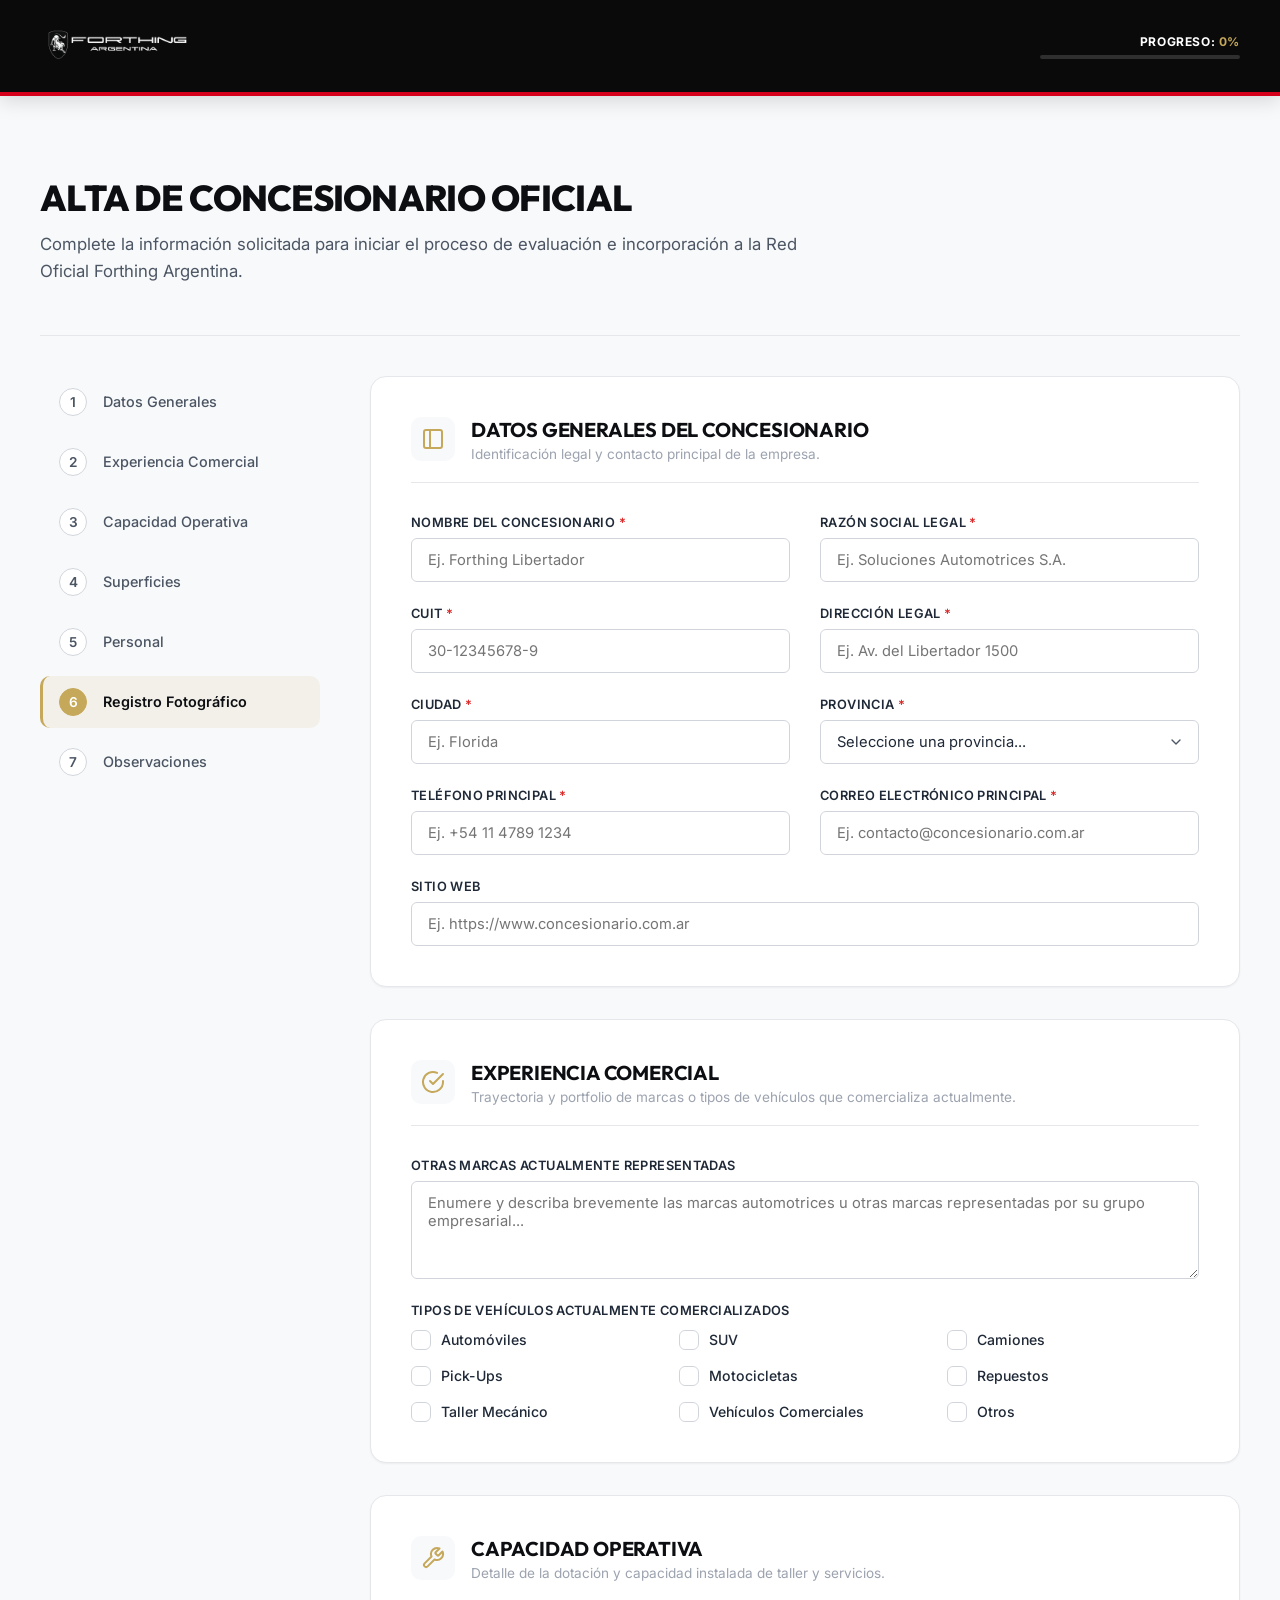
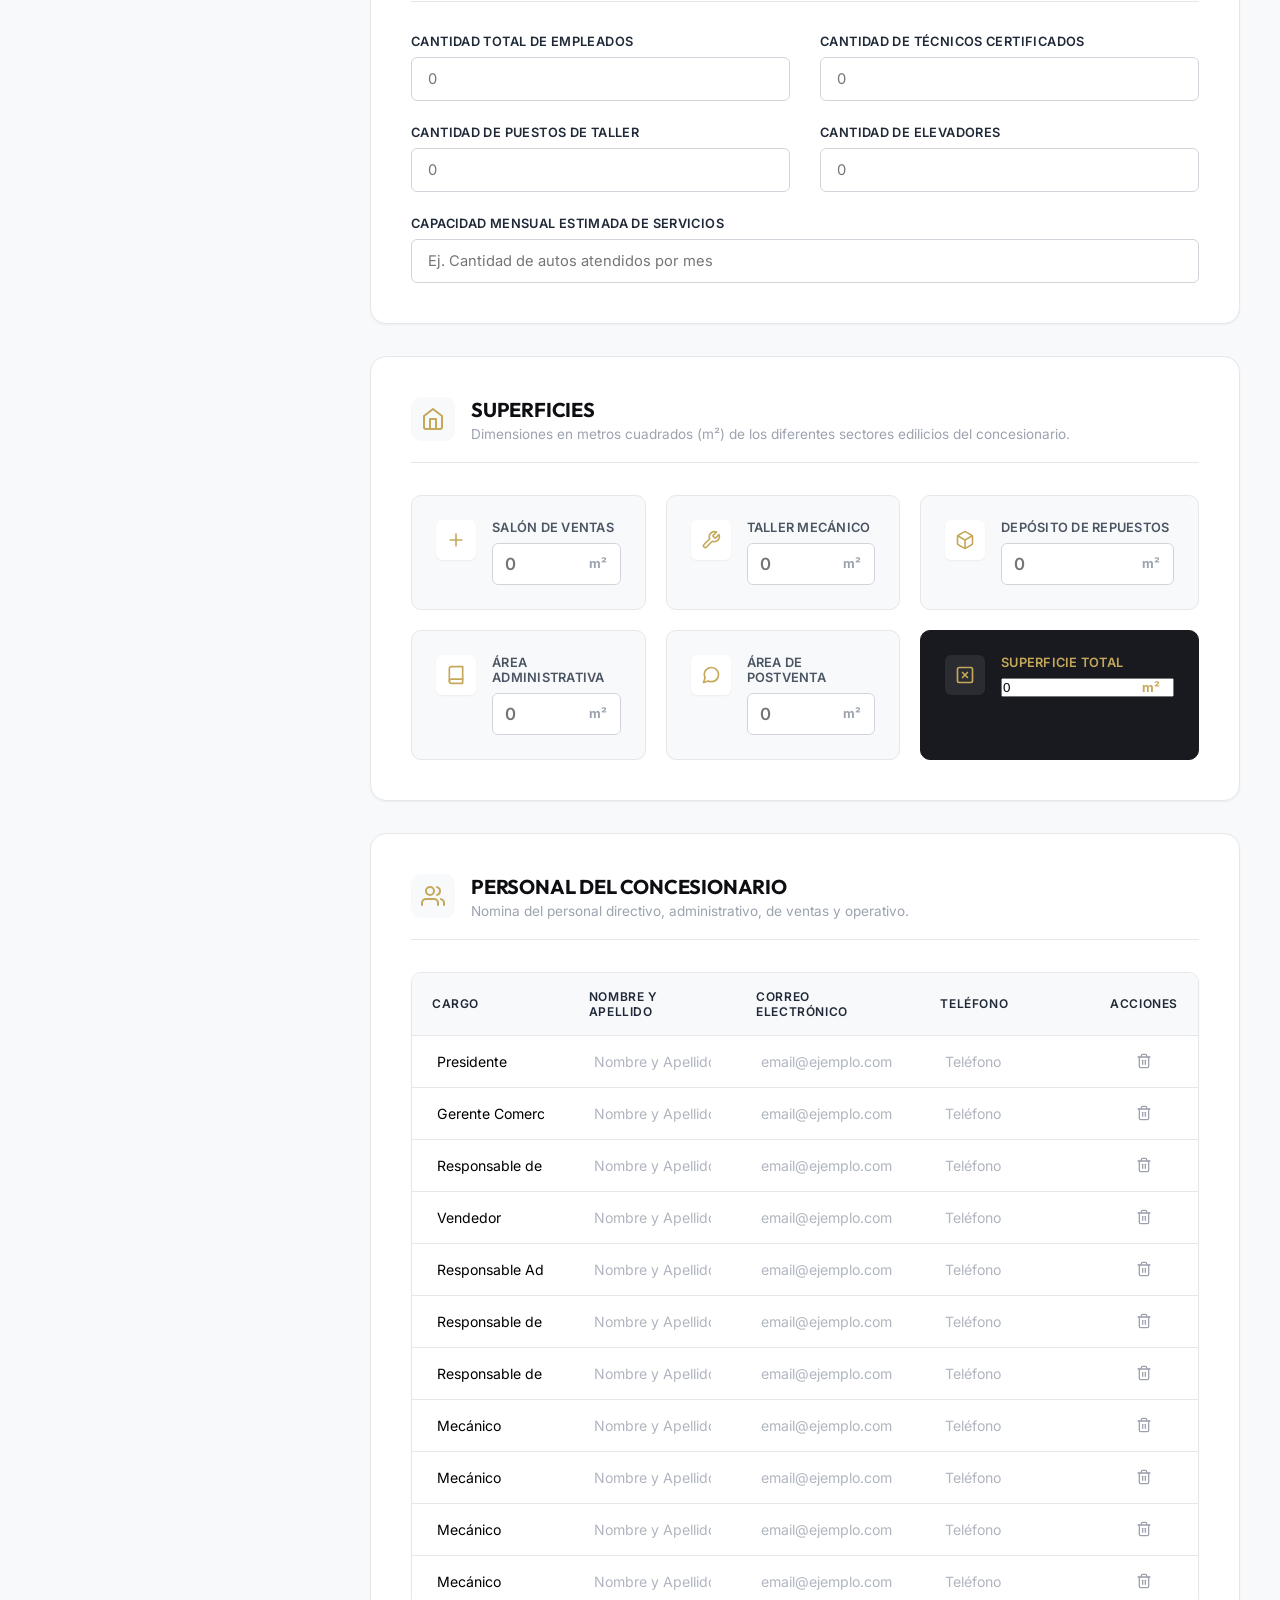
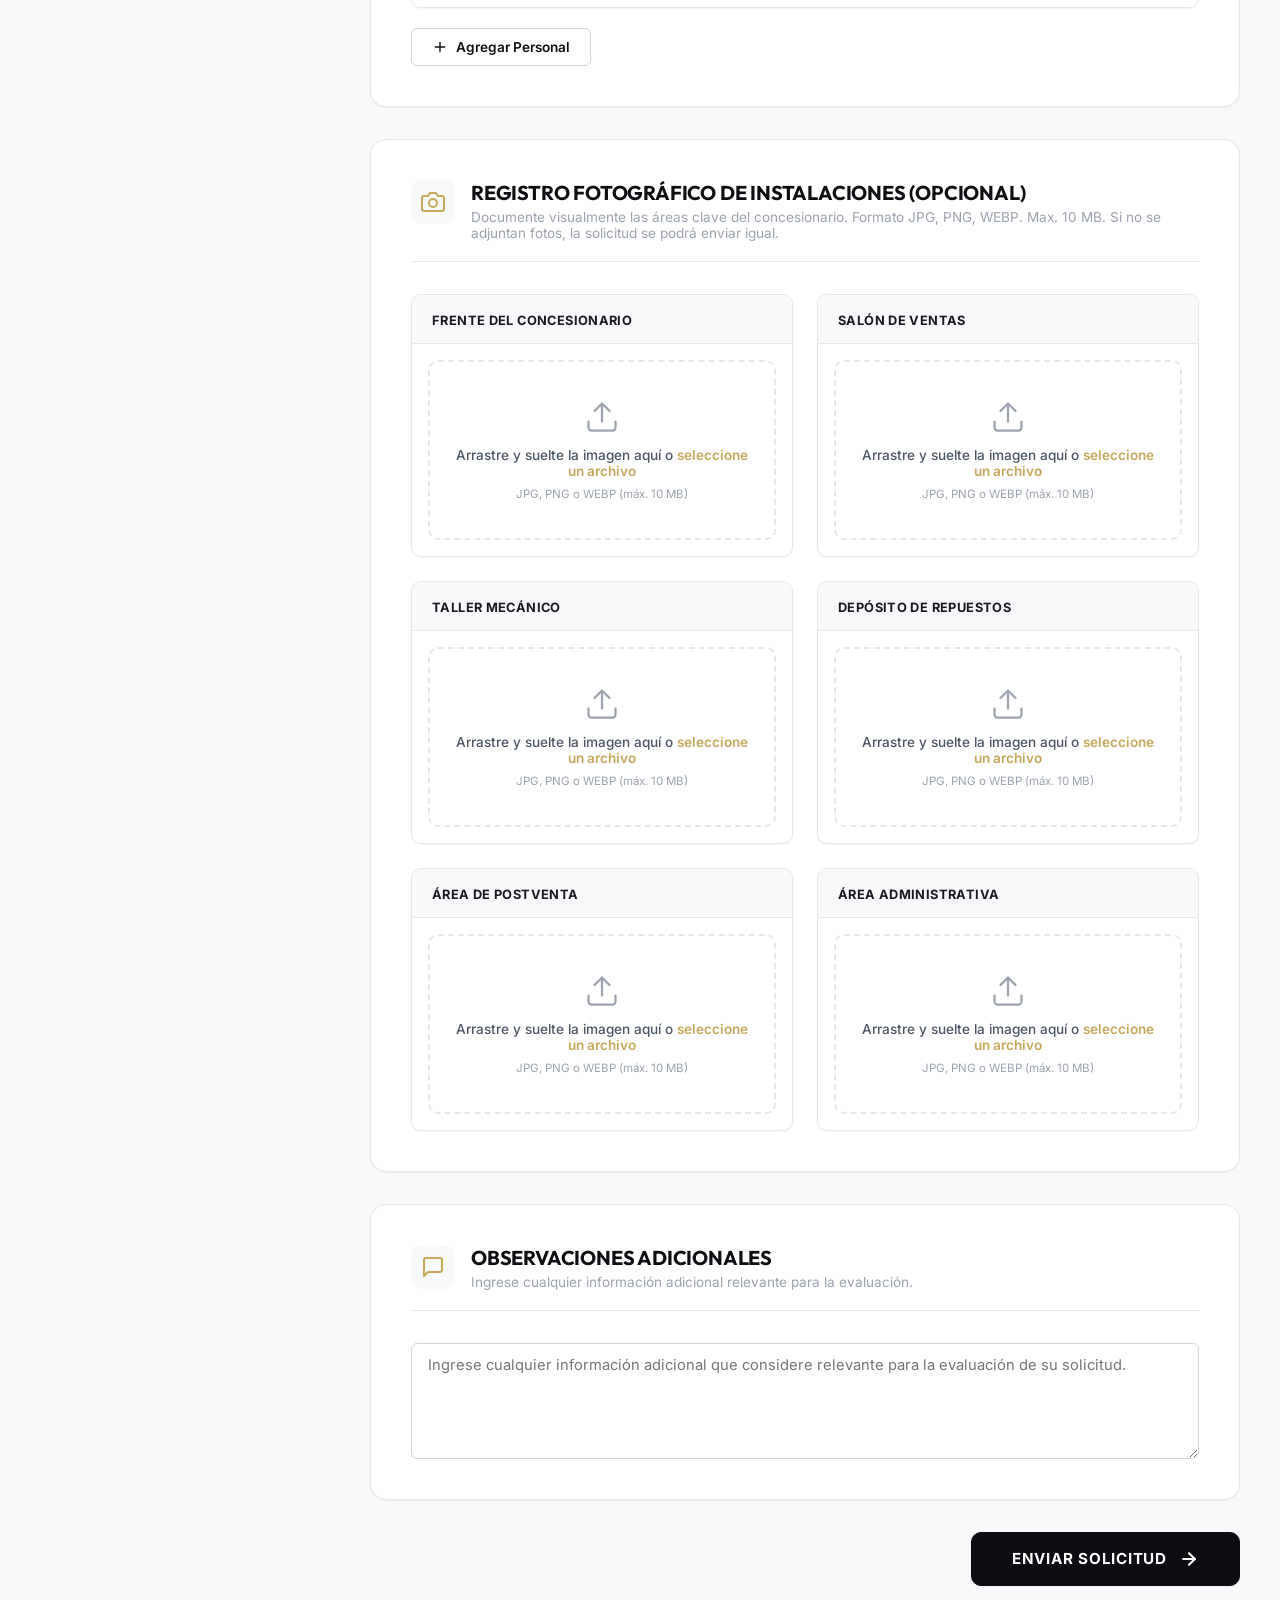
==== index.html @ 866ecdaa "Initial commit" ====
<!DOCTYPE html>
<html lang="es">
<head>
    <meta charset="UTF-8">
    <meta name="viewport" content="width=device-width, initial-scale=1.0">
    <title>Portal de Alta de Concesionarios – Forthing Argentina</title>
    
    <!-- Google Fonts: Outfit (headings) and Inter (body) -->
    <link rel="preconnect" href="https://fonts.googleapis.com">
    <link rel="preconnect" href="https://fonts.gstatic.com" crossorigin>
    <link href="https://fonts.googleapis.com/css2?family=Inter:wght@300;400;500;600;700&family=Outfit:wght@400;500;600;700;800&display=swap" rel="stylesheet">
    
    <!-- Link to custom styles -->
    <link rel="stylesheet" href="styles.css">
</head>
<body>

    <!-- Top Sticky Header -->
    <header class="main-header">
        <div class="header-container">
            <div class="logo-wrapper">
                <img src="LOGO PARA TEMA OSCURO.png" alt="Forthing Argentina Logo" class="brand-logo">
            </div>
            <div class="header-progress-container">
                <span class="progress-text">Progreso: <span id="progress-percentage">0%</span></span>
                <div class="progress-bar-outer">
                    <div class="progress-bar-inner" id="main-progress-bar"></div>
                </div>
            </div>
        </div>
    </header>

    <!-- Main Content Wrapper -->
    <main class="portal-container">
        
        <!-- Welcome Hero/Banner -->
        <section class="hero-section">
            <h1 class="hero-title">ALTA DE CONCESIONARIO OFICIAL</h1>
            <p class="hero-subtitle">Complete la información solicitada para iniciar el proceso de evaluación e incorporación a la Red Oficial Forthing Argentina.</p>
        </section>

        <!-- Main Workspace Grid -->
        <div class="workspace-grid">
            
            <!-- Sidebar Navigation (Desktop Stepper) -->
            <aside class="sidebar-stepper">
                <nav class="stepper-nav" id="sidebar-nav">
                    <ul>
                        <li class="step-item active" data-target="sec-datos-generales">
                            <span class="step-number">1</span>
                            <span class="step-label">Datos Generales</span>
                        </li>
                        <li class="step-item" data-target="sec-experiencia-comercial">
                            <span class="step-number">2</span>
                            <span class="step-label">Experiencia Comercial</span>
                        </li>
                        <li class="step-item" data-target="sec-capacidad-operativa">
                            <span class="step-number">3</span>
                            <span class="step-label">Capacidad Operativa</span>
                        </li>
                        <li class="step-item" data-target="sec-superficies">
                            <span class="step-number">4</span>
                            <span class="step-label">Superficies</span>
                        </li>
                        <li class="step-item" data-target="sec-personal">
                            <span class="step-number">5</span>
                            <span class="step-label">Personal</span>
                        </li>
                        <li class="step-item" data-target="sec-registro-fotografico">
                            <span class="step-number">6</span>
                            <span class="step-label">Registro Fotográfico</span>
                        </li>
                        <li class="step-item" data-target="sec-observaciones">
                            <span class="step-number">7</span>
                            <span class="step-label">Observaciones</span>
                        </li>
                    </ul>
                </nav>
            </aside>

            <!-- Scrollable Form Container -->
            <div class="form-wrapper">
                <form id="onboarding-form" novalidate autocomplete="off">
                    
                    <!-- SECTION 1: Datos Generales -->
                    <section id="sec-datos-generales" class="form-card-section" data-step="1">
                        <div class="section-header">
                            <div class="section-icon-wrapper">
                                <svg xmlns="http://www.w3.org/2000/svg" width="24" height="24" viewBox="0 0 24 24" fill="none" stroke="currentColor" stroke-width="2" stroke-linecap="round" stroke-linejoin="round"><rect x="3" y="3" width="18" height="18" rx="2" ry="2"></rect><line x1="9" y1="3" x2="9" y2="21"></line></svg>
                            </div>
                            <div>
                                <h2 class="section-title">DATOS GENERALES DEL CONCESIONARIO</h2>
                                <p class="section-desc">Identificación legal y contacto principal de la empresa.</p>
                            </div>
                        </div>
                        
                        <div class="form-grid">
                            <div class="input-group">
                                <label for="nombre-concesionario" class="required-label">Nombre del Concesionario</label>
                                <input type="text" id="nombre-concesionario" name="nombre_concesionario" required placeholder="Ej. Forthing Libertador">
                            </div>
                            
                            <div class="input-group">
                                <label for="razon-social" class="required-label">Razón Social Legal</label>
                                <input type="text" id="razon-social" name="razon_social" required placeholder="Ej. Soluciones Automotrices S.A.">
                            </div>
                            
                            <div class="input-group">
                                <label for="cuit" class="required-label">CUIT</label>
                                <input type="text" id="cuit" name="cuit" required placeholder="30-12345678-9" pattern="\d{2}-\d{8}-\d{1}">
                            </div>
                            
                            <div class="input-group">
                                <label for="direccion-legal" class="required-label">Dirección Legal</label>
                                <input type="text" id="direccion-legal" name="direccion_legal" required placeholder="Ej. Av. del Libertador 1500">
                            </div>
                            
                            <div class="input-group">
                                <label for="ciudad" class="required-label">Ciudad</label>
                                <input type="text" id="ciudad" name="ciudad" required placeholder="Ej. Florida">
                            </div>
                            
                            <div class="input-group">
                                <label for="provincia" class="required-label">Provincia</label>
                                <select id="provincia" name="provincia" required>
                                    <option value="" disabled selected>Seleccione una provincia...</option>
                                    <option value="Buenos Aires">Buenos Aires</option>
                                    <option value="CABA">CABA</option>
                                    <option value="Catamarca">Catamarca</option>
                                    <option value="Chaco">Chaco</option>
                                    <option value="Chubut">Chubut</option>
                                    <option value="Córdoba">Córdoba</option>
                                    <option value="Corrientes">Corrientes</option>
                                    <option value="Entre Ríos">Entre Ríos</option>
                                    <option value="Formosa">Formosa</option>
                                    <option value="Jujuy">Jujuy</option>
                                    <option value="La Pampa">La Pampa</option>
                                    <option value="La Rioja">La Rioja</option>
                                    <option value="Mendoza">Mendoza</option>
                                    <option value="Misiones">Misiones</option>
                                    <option value="Neuquén">Neuquén</option>
                                    <option value="Río Negro">Río Negro</option>
                                    <option value="Salta">Salta</option>
                                    <option value="San Juan">San Juan</option>
                                    <option value="San Luis">San Luis</option>
                                    <option value="Santa Cruz">Santa Cruz</option>
                                    <option value="Santa Fe">Santa Fe</option>
                                    <option value="Santiago del Estero">Santiago del Estero</option>
                                    <option value="Tierra del Fuego">Tierra del Fuego</option>
                                    <option value="Tucumán">Tucumán</option>
                                </select>
                            </div>
                            
                            <div class="input-group">
                                <label for="telefono-principal" class="required-label">Teléfono Principal</label>
                                <input type="tel" id="telefono-principal" name="telefono_principal" required placeholder="Ej. +54 11 4789 1234">
                            </div>
                            
                            <div class="input-group">
                                <label for="email-principal" class="required-label">Correo Electrónico Principal</label>
                                <input type="email" id="email-principal" name="email_principal" required placeholder="Ej. contacto@concesionario.com.ar">
                            </div>
                            
                            <div class="input-group full-width-tablet">
                                <label for="sitio-web">Sitio Web</label>
                                <input type="url" id="sitio-web" name="sitio_web" placeholder="Ej. https://www.concesionario.com.ar">
                            </div>
                        </div>
                    </section>

                    <!-- SECTION 2: Experiencia Comercial -->
                    <section id="sec-experiencia-comercial" class="form-card-section" data-step="2">
                        <div class="section-header">
                            <div class="section-icon-wrapper">
                                <svg xmlns="http://www.w3.org/2000/svg" width="24" height="24" viewBox="0 0 24 24" fill="none" stroke="currentColor" stroke-width="2" stroke-linecap="round" stroke-linejoin="round"><path d="M22 11.08V12a10 10 0 1 1-5.93-9.14"></path><polyline points="22 4 12 14.01 9 11.01"></polyline></svg>
                            </div>
                            <div>
                                <h2 class="section-title">EXPERIENCIA COMERCIAL</h2>
                                <p class="section-desc">Trayectoria y portfolio de marcas o tipos de vehículos que comercializa actualmente.</p>
                            </div>
                        </div>
                        
                        <div class="form-layout-stacked">
                            <div class="input-group">
                                <label for="otras-marcas">Otras marcas actualmente representadas</label>
                                <textarea id="otras-marcas" name="otras_marcas" rows="4" placeholder="Enumere y describa brevemente las marcas automotrices u otras marcas representadas por su grupo empresarial..."></textarea>
                            </div>
                            
                            <div class="checkbox-container-wrapper">
                                <span class="checkbox-group-title">Tipos de vehículos actualmente comercializados</span>
                                <div class="checkbox-grid">
                                    <label class="custom-checkbox">
                                        <input type="checkbox" name="tipo_vehiculo" value="Automóviles">
                                        <span class="checkmark"></span>
                                        <span class="checkbox-label">Automóviles</span>
                                    </label>
                                    
                                    <label class="custom-checkbox">
                                        <input type="checkbox" name="tipo_vehiculo" value="SUV">
                                        <span class="checkmark"></span>
                                        <span class="checkbox-label">SUV</span>
                                    </label>
                                    
                                    <label class="custom-checkbox">
                                        <input type="checkbox" name="tipo_vehiculo" value="Camiones">
                                        <span class="checkmark"></span>
                                        <span class="checkbox-label">Camiones</span>
                                    </label>
                                    
                                    <label class="custom-checkbox">
                                        <input type="checkbox" name="tipo_vehiculo" value="Pick-Ups">
                                        <span class="checkmark"></span>
                                        <span class="checkbox-label">Pick-Ups</span>
                                    </label>
                                    
                                    <label class="custom-checkbox">
                                        <input type="checkbox" name="tipo_vehiculo" value="Motocicletas">
                                        <span class="checkmark"></span>
                                        <span class="checkbox-label">Motocicletas</span>
                                    </label>
                                    
                                    <label class="custom-checkbox">
                                        <input type="checkbox" name="tipo_vehiculo" value="Repuestos">
                                        <span class="checkmark"></span>
                                        <span class="checkbox-label">Repuestos</span>
                                    </label>
                                    
                                    <label class="custom-checkbox">
                                        <input type="checkbox" name="tipo_vehiculo" value="Taller Mecánico">
                                        <span class="checkmark"></span>
                                        <span class="checkbox-label">Taller Mecánico</span>
                                    </label>
                                    
                                    <label class="custom-checkbox">
                                        <input type="checkbox" name="tipo_vehiculo" value="Vehículos Comerciales">
                                        <span class="checkmark"></span>
                                        <span class="checkbox-label">Vehículos Comerciales</span>
                                    </label>
                                    
                                    <label class="custom-checkbox">
                                        <input type="checkbox" id="chk-otros" name="tipo_vehiculo" value="Otros">
                                        <span class="checkmark"></span>
                                        <span class="checkbox-label">Otros</span>
                                    </label>
                                </div>
                            </div>

                            <!-- Conditional input field for 'Otros' -->
                            <div class="input-group input-conditional" id="wrapper-otros-especificar">
                                <label for="otros-especificar" class="required-label">Especifique otros tipos de vehículos</label>
                                <input type="text" id="otros-especificar" name="otros_especificar" placeholder="Ej. Maquinaria Agrícola, Náutica...">
                            </div>
                        </div>
                    </section>

                    <!-- SECTION 3: Capacidad Operativa -->
                    <section id="sec-capacidad-operativa" class="form-card-section" data-step="3">
                        <div class="section-header">
                            <div class="section-icon-wrapper">
                                <svg xmlns="http://www.w3.org/2000/svg" width="24" height="24" viewBox="0 0 24 24" fill="none" stroke="currentColor" stroke-width="2" stroke-linecap="round" stroke-linejoin="round"><path d="M14.7 6.3a1 1 0 0 0 0 1.4l1.6 1.6a1 1 0 0 0 1.4 0l3.77-3.77a6 6 0 0 1-7.94 7.94l-6.91 6.91a2.12 2.12 0 0 1-3-3l6.91-6.91a6 6 0 0 1 7.94-7.94l-3.76 3.76z"></path></svg>
                            </div>
                            <div>
                                <h2 class="section-title">CAPACIDAD OPERATIVA</h2>
                                <p class="section-desc">Detalle de la dotación y capacidad instalada de taller y servicios.</p>
                            </div>
                        </div>
                        
                        <div class="form-grid text-fields-numeric">
                            <div class="input-group">
                                <label for="cant-empleados">Cantidad total de empleados</label>
                                <input type="number" id="cant-empleados" name="cant_empleados" min="0" placeholder="0">
                            </div>
                            
                            <div class="input-group">
                                <label for="cant-tecnicos">Cantidad de técnicos certificados</label>
                                <input type="number" id="cant-tecnicos" name="cant_tecnicos" min="0" placeholder="0">
                            </div>
                            
                            <div class="input-group">
                                <label for="cant-puestos">Cantidad de puestos de taller</label>
                                <input type="number" id="cant-puestos" name="cant_puestos" min="0" placeholder="0">
                            </div>
                            
                            <div class="input-group">
                                <label for="cant-elevadores">Cantidad de elevadores</label>
                                <input type="number" id="cant-elevadores" name="cant_elevadores" min="0" placeholder="0">
                            </div>
                            
                            <div class="input-group full-width-tablet">
                                <label for="capacidad-servicios">Capacidad mensual estimada de servicios</label>
                                <input type="number" id="capacidad-servicios" name="capacidad_servicios" min="0" placeholder="Ej. Cantidad de autos atendidos por mes">
                            </div>
                        </div>
                    </section>

                    <!-- SECTION 4: Superficies -->
                    <section id="sec-superficies" class="form-card-section" data-step="4">
                        <div class="section-header">
                            <div class="section-icon-wrapper">
                                <svg xmlns="http://www.w3.org/2000/svg" width="24" height="24" viewBox="0 0 24 24" fill="none" stroke="currentColor" stroke-width="2" stroke-linecap="round" stroke-linejoin="round"><path d="M3 9l9-7 9 7v11a2 2 0 0 1-2 2H5a2 2 0 0 1-2-2z"></path><polyline points="9 22 9 12 15 12 15 22"></polyline></svg>
                            </div>
                            <div>
                                <h2 class="section-title">SUPERFICIES</h2>
                                <p class="section-desc">Dimensiones en metros cuadrados (m²) de los diferentes sectores edilicios del concesionario.</p>
                            </div>
                        </div>
                        
                        <div class="superficies-grid">
                            <!-- Salesroom Card -->
                            <div class="superficie-card">
                                <div class="sup-card-icon">
                                    <svg xmlns="http://www.w3.org/2000/svg" width="20" height="20" viewBox="0 0 24 24" fill="none" stroke="currentColor" stroke-width="2" stroke-linecap="round" stroke-linejoin="round"><path d="M19 12H5M12 19V5"/></svg>
                                </div>
                                <div class="sup-card-content">
                                    <label for="sup-salon">Salón de Ventas</label>
                                    <div class="unit-input-wrapper">
                                        <input type="number" id="sup-salon" class="sup-input" name="sup_salon" min="0" placeholder="0">
                                        <span class="unit-tag">m²</span>
                                    </div>
                                </div>
                            </div>
                            
                            <!-- Workshop Card -->
                            <div class="superficie-card">
                                <div class="sup-card-icon">
                                    <svg xmlns="http://www.w3.org/2000/svg" width="20" height="20" viewBox="0 0 24 24" fill="none" stroke="currentColor" stroke-width="2" stroke-linecap="round" stroke-linejoin="round"><path d="M14.7 6.3a1 1 0 0 0 0 1.4l1.6 1.6a1 1 0 0 0 1.4 0l3.77-3.77a6 6 0 0 1-7.94 7.94l-6.91 6.91a2.12 2.12 0 0 1-3-3l6.91-6.91a6 6 0 0 1 7.94-7.94l-3.76 3.76z"/></svg>
                                </div>
                                <div class="sup-card-content">
                                    <label for="sup-taller">Taller Mecánico</label>
                                    <div class="unit-input-wrapper">
                                        <input type="number" id="sup-taller" class="sup-input" name="sup_taller" min="0" placeholder="0">
                                        <span class="unit-tag">m²</span>
                                    </div>
                                </div>
                            </div>
                            
                            <!-- Parts Storage Card -->
                            <div class="superficie-card">
                                <div class="sup-card-icon">
                                    <svg xmlns="http://www.w3.org/2000/svg" width="20" height="20" viewBox="0 0 24 24" fill="none" stroke="currentColor" stroke-width="2" stroke-linecap="round" stroke-linejoin="round"><path d="M21 16V8a2 2 0 0 0-1-1.73l-7-4a2 2 0 0 0-2 0l-7 4A2 2 0 0 0 3 8v8a2 2 0 0 0 1 1.73l7 4a2 2 0 0 0 2 0l7-4A2 2 0 0 0 21 16z"></path><polyline points="3.27 6.96 12 12.01 20.73 6.96"></polyline><line x1="12" y1="22.08" x2="12" y2="12"></line></svg>
                                </div>
                                <div class="sup-card-content">
                                    <label for="sup-deposito">Depósito de Repuestos</label>
                                    <div class="unit-input-wrapper">
                                        <input type="number" id="sup-deposito" class="sup-input" name="sup_deposito" min="0" placeholder="0">
                                        <span class="unit-tag">m²</span>
                                    </div>
                                </div>
                            </div>
                            
                            <!-- Admin Area Card -->
                            <div class="superficie-card">
                                <div class="sup-card-icon">
                                    <svg xmlns="http://www.w3.org/2000/svg" width="20" height="20" viewBox="0 0 24 24" fill="none" stroke="currentColor" stroke-width="2" stroke-linecap="round" stroke-linejoin="round"><path d="M4 19.5A2.5 2.5 0 0 1 6.5 17H20"></path><path d="M6.5 2H20v20H6.5A2.5 2.5 0 0 1 4 19.5v-15A2.5 2.5 0 0 1 6.5 2z"></path></svg>
                                </div>
                                <div class="sup-card-content">
                                    <label for="sup-admin">Área Administrativa</label>
                                    <div class="unit-input-wrapper">
                                        <input type="number" id="sup-admin" class="sup-input" name="sup_admin" min="0" placeholder="0">
                                        <span class="unit-tag">m²</span>
                                    </div>
                                </div>
                            </div>
                            
                            <!-- Aftersales Area Card -->
                            <div class="superficie-card">
                                <div class="sup-card-icon">
                                    <svg xmlns="http://www.w3.org/2000/svg" width="20" height="20" viewBox="0 0 24 24" fill="none" stroke="currentColor" stroke-width="2" stroke-linecap="round" stroke-linejoin="round"><path d="M21 11.5a8.38 8.38 0 0 1-.9 3.8 8.5 8.5 0 0 1-7.6 4.7 8.38 8.38 0 0 1-3.8-.9L3 21l1.9-5.7a8.38 8.38 0 0 1-.9-3.8 8.5 8.5 0 0 1 4.7-7.6 8.38 8.38 0 0 1 3.8-.9h.5a8.48 8.48 0 0 1 8 8v.5z"></path></svg>
                                </div>
                                <div class="sup-card-content">
                                    <label for="sup-postventa">Área de Postventa</label>
                                    <div class="unit-input-wrapper">
                                        <input type="number" id="sup-postventa" class="sup-input" name="sup_postventa" min="0" placeholder="0">
                                        <span class="unit-tag">m²</span>
                                    </div>
                                </div>
                            </div>
                            
                            <!-- Total Area Card (Result) -->
                            <div class="superficie-card total-card">
                                <div class="sup-card-icon">
                                    <svg xmlns="http://www.w3.org/2000/svg" width="20" height="20" viewBox="0 0 24 24" fill="none" stroke="currentColor" stroke-width="2" stroke-linecap="round" stroke-linejoin="round"><rect x="3" y="3" width="18" height="18" rx="2" ry="2"></rect><line x1="9" y1="9" x2="15" y2="15"></line><line x1="15" y1="9" x2="9" y2="15"></line></svg>
                                </div>
                                <div class="sup-card-content">
                                    <label for="sup-total">Superficie Total</label>
                                    <div class="unit-input-wrapper">
                                        <input type="number" id="sup-total" name="sup_total" readonly placeholder="0" value="0">
                                        <span class="unit-tag">m²</span>
                                    </div>
                                </div>
                            </div>
                        </div>
                    </section>

                    <!-- SECTION 5: Personal del Concesionario -->
                    <section id="sec-personal" class="form-card-section" data-step="5">
                        <div class="section-header">
                            <div class="section-icon-wrapper">
                                <svg xmlns="http://www.w3.org/2000/svg" width="24" height="24" viewBox="0 0 24 24" fill="none" stroke="currentColor" stroke-width="2" stroke-linecap="round" stroke-linejoin="round"><path d="M17 21v-2a4 4 0 0 0-4-4H5a4 4 0 0 0-4 4v2"></path><circle cx="9" cy="7" r="4"></circle><path d="M23 21v-2a4 4 0 0 0-3-3.87"></path><path d="M16 3.13a4 4 0 0 1 0 7.75"></path></svg>
                            </div>
                            <div>
                                <h2 class="section-title">PERSONAL DEL CONCESIONARIO</h2>
                                <p class="section-desc">Nomina del personal directivo, administrativo, de ventas y operativo.</p>
                            </div>
                        </div>

                        <!-- Responsive Table wrapper -->
                        <div class="table-responsive-wrapper">
                            <table class="editable-table" id="personal-table">
                                <thead>
                                    <tr>
                                        <th>Cargo</th>
                                        <th>Nombre y Apellido</th>
                                        <th>Correo Electrónico</th>
                                        <th>Teléfono</th>
                                        <th class="actions-col">Acciones</th>
                                    </tr>
                                </thead>
                                <tbody id="personal-table-body">
                                    <!-- Dynamic rows will be preloaded via JS or hardcoded for SEO/Static structure. Let's write them statically first to ensure immediate premium rendering -->
                                    <tr data-cargo="Presidente" class="table-row">
                                        <td>
                                            <input type="text" class="table-input col-cargo" value="Presidente" placeholder="Cargo">
                                        </td>
                                        <td>
                                            <input type="text" class="table-input col-nombre" placeholder="Nombre y Apellido">
                                        </td>
                                        <td>
                                            <input type="email" class="table-input col-email" placeholder="email@ejemplo.com">
                                        </td>
                                        <td>
                                            <input type="tel" class="table-input col-telefono" placeholder="Teléfono">
                                        </td>
                                        <td class="actions-col">
                                            <button type="button" class="btn-delete-row" title="Eliminar fila">
                                                <svg xmlns="http://www.w3.org/2000/svg" width="16" height="16" viewBox="0 0 24 24" fill="none" stroke="currentColor" stroke-width="2" stroke-linecap="round" stroke-linejoin="round"><polyline points="3 6 5 6 21 6"></polyline><path d="M19 6v14a2 2 0 0 1-2 2H7a2 2 0 0 1-2-2V6m3 0V4a2 2 0 0 1 2-2h4a2 2 0 0 1 2 2v2"></path><line x1="10" y1="11" x2="10" y2="17"></line><line x1="14" y1="11" x2="14" y2="17"></line></svg>
                                            </button>
                                        </td>
                                    </tr>
                                    <tr data-cargo="Gerente Comercial" class="table-row">
                                        <td>
                                            <input type="text" class="table-input col-cargo" value="Gerente Comercial" placeholder="Cargo">
                                        </td>
                                        <td>
                                            <input type="text" class="table-input col-nombre" placeholder="Nombre y Apellido">
                                        </td>
                                        <td>
                                            <input type="email" class="table-input col-email" placeholder="email@ejemplo.com">
                                        </td>
                                        <td>
                                            <input type="tel" class="table-input col-telefono" placeholder="Teléfono">
                                        </td>
                                        <td class="actions-col">
                                            <button type="button" class="btn-delete-row" title="Eliminar fila">
                                                <svg xmlns="http://www.w3.org/2000/svg" width="16" height="16" viewBox="0 0 24 24" fill="none" stroke="currentColor" stroke-width="2" stroke-linecap="round" stroke-linejoin="round"><polyline points="3 6 5 6 21 6"></polyline><path d="M19 6v14a2 2 0 0 1-2 2H7a2 2 0 0 1-2-2V6m3 0V4a2 2 0 0 1 2-2h4a2 2 0 0 1 2 2v2"></path><line x1="10" y1="11" x2="10" y2="17"></line><line x1="14" y1="11" x2="14" y2="17"></line></svg>
                                            </button>
                                        </td>
                                    </tr>
                                    <tr data-cargo="Responsable de Ventas" class="table-row">
                                        <td>
                                            <input type="text" class="table-input col-cargo" value="Responsable de Ventas" placeholder="Cargo">
                                        </td>
                                        <td>
                                            <input type="text" class="table-input col-nombre" placeholder="Nombre y Apellido">
                                        </td>
                                        <td>
                                            <input type="email" class="table-input col-email" placeholder="email@ejemplo.com">
                                        </td>
                                        <td>
                                            <input type="tel" class="table-input col-telefono" placeholder="Teléfono">
                                        </td>
                                        <td class="actions-col">
                                            <button type="button" class="btn-delete-row" title="Eliminar fila">
                                                <svg xmlns="http://www.w3.org/2000/svg" width="16" height="16" viewBox="0 0 24 24" fill="none" stroke="currentColor" stroke-width="2" stroke-linecap="round" stroke-linejoin="round"><polyline points="3 6 5 6 21 6"></polyline><path d="M19 6v14a2 2 0 0 1-2 2H7a2 2 0 0 1-2-2V6m3 0V4a2 2 0 0 1 2-2h4a2 2 0 0 1 2 2v2"></path><line x1="10" y1="11" x2="10" y2="17"></line><line x1="14" y1="11" x2="14" y2="17"></line></svg>
                                            </button>
                                        </td>
                                    </tr>
                                    <tr data-cargo="Vendedor" class="table-row">
                                        <td>
                                            <input type="text" class="table-input col-cargo" value="Vendedor" placeholder="Cargo">
                                        </td>
                                        <td>
                                            <input type="text" class="table-input col-nombre" placeholder="Nombre y Apellido">
                                        </td>
                                        <td>
                                            <input type="email" class="table-input col-email" placeholder="email@ejemplo.com">
                                        </td>
                                        <td>
                                            <input type="tel" class="table-input col-telefono" placeholder="Teléfono">
                                        </td>
                                        <td class="actions-col">
                                            <button type="button" class="btn-delete-row" title="Eliminar fila">
                                                <svg xmlns="http://www.w3.org/2000/svg" width="16" height="16" viewBox="0 0 24 24" fill="none" stroke="currentColor" stroke-width="2" stroke-linecap="round" stroke-linejoin="round"><polyline points="3 6 5 6 21 6"></polyline><path d="M19 6v14a2 2 0 0 1-2 2H7a2 2 0 0 1-2-2V6m3 0V4a2 2 0 0 1 2-2h4a2 2 0 0 1 2 2v2"></path><line x1="10" y1="11" x2="10" y2="17"></line><line x1="14" y1="11" x2="14" y2="17"></line></svg>
                                            </button>
                                        </td>
                                    </tr>
                                    <tr data-cargo="Responsable Administrativo" class="table-row">
                                        <td>
                                            <input type="text" class="table-input col-cargo" value="Responsable Administrativo" placeholder="Cargo">
                                        </td>
                                        <td>
                                            <input type="text" class="table-input col-nombre" placeholder="Nombre y Apellido">
                                        </td>
                                        <td>
                                            <input type="email" class="table-input col-email" placeholder="email@ejemplo.com">
                                        </td>
                                        <td>
                                            <input type="tel" class="table-input col-telefono" placeholder="Teléfono">
                                        </td>
                                        <td class="actions-col">
                                            <button type="button" class="btn-delete-row" title="Eliminar fila">
                                                <svg xmlns="http://www.w3.org/2000/svg" width="16" height="16" viewBox="0 0 24 24" fill="none" stroke="currentColor" stroke-width="2" stroke-linecap="round" stroke-linejoin="round"><polyline points="3 6 5 6 21 6"></polyline><path d="M19 6v14a2 2 0 0 1-2 2H7a2 2 0 0 1-2-2V6m3 0V4a2 2 0 0 1 2-2h4a2 2 0 0 1 2 2v2"></path><line x1="10" y1="11" x2="10" y2="17"></line><line x1="14" y1="11" x2="14" y2="17"></line></svg>
                                            </button>
                                        </td>
                                    </tr>
                                    <tr data-cargo="Responsable de Repuestos" class="table-row">
                                        <td>
                                            <input type="text" class="table-input col-cargo" value="Responsable de Repuestos" placeholder="Cargo">
                                        </td>
                                        <td>
                                            <input type="text" class="table-input col-nombre" placeholder="Nombre y Apellido">
                                        </td>
                                        <td>
                                            <input type="email" class="table-input col-email" placeholder="email@ejemplo.com">
                                        </td>
                                        <td>
                                            <input type="tel" class="table-input col-telefono" placeholder="Teléfono">
                                        </td>
                                        <td class="actions-col">
                                            <button type="button" class="btn-delete-row" title="Eliminar fila">
                                                <svg xmlns="http://www.w3.org/2000/svg" width="16" height="16" viewBox="0 0 24 24" fill="none" stroke="currentColor" stroke-width="2" stroke-linecap="round" stroke-linejoin="round"><polyline points="3 6 5 6 21 6"></polyline><path d="M19 6v14a2 2 0 0 1-2 2H7a2 2 0 0 1-2-2V6m3 0V4a2 2 0 0 1 2-2h4a2 2 0 0 1 2 2v2"></path><line x1="10" y1="11" x2="10" y2="17"></line><line x1="14" y1="11" x2="14" y2="17"></line></svg>
                                            </button>
                                        </td>
                                    </tr>
                                    <tr data-cargo="Responsable de Postventa" class="table-row">
                                        <td>
                                            <input type="text" class="table-input col-cargo" value="Responsable de Postventa" placeholder="Cargo">
                                        </td>
                                        <td>
                                            <input type="text" class="table-input col-nombre" placeholder="Nombre y Apellido">
                                        </td>
                                        <td>
                                            <input type="email" class="table-input col-email" placeholder="email@ejemplo.com">
                                        </td>
                                        <td>
                                            <input type="tel" class="table-input col-telefono" placeholder="Teléfono">
                                        </td>
                                        <td class="actions-col">
                                            <button type="button" class="btn-delete-row" title="Eliminar fila">
                                                <svg xmlns="http://www.w3.org/2000/svg" width="16" height="16" viewBox="0 0 24 24" fill="none" stroke="currentColor" stroke-width="2" stroke-linecap="round" stroke-linejoin="round"><polyline points="3 6 5 6 21 6"></polyline><path d="M19 6v14a2 2 0 0 1-2 2H7a2 2 0 0 1-2-2V6m3 0V4a2 2 0 0 1 2-2h4a2 2 0 0 1 2 2v2"></path><line x1="10" y1="11" x2="10" y2="17"></line><line x1="14" y1="11" x2="14" y2="17"></line></svg>
                                            </button>
                                        </td>
                                    </tr>
                                    <tr data-cargo="Mecánico" class="table-row">
                                        <td>
                                            <input type="text" class="table-input col-cargo" value="Mecánico" placeholder="Cargo">
                                        </td>
                                        <td>
                                            <input type="text" class="table-input col-nombre" placeholder="Nombre y Apellido">
                                        </td>
                                        <td>
                                            <input type="email" class="table-input col-email" placeholder="email@ejemplo.com">
                                        </td>
                                        <td>
                                            <input type="tel" class="table-input col-telefono" placeholder="Teléfono">
                                        </td>
                                        <td class="actions-col">
                                            <button type="button" class="btn-delete-row" title="Eliminar fila">
                                                <svg xmlns="http://www.w3.org/2000/svg" width="16" height="16" viewBox="0 0 24 24" fill="none" stroke="currentColor" stroke-width="2" stroke-linecap="round" stroke-linejoin="round"><polyline points="3 6 5 6 21 6"></polyline><path d="M19 6v14a2 2 0 0 1-2 2H7a2 2 0 0 1-2-2V6m3 0V4a2 2 0 0 1 2-2h4a2 2 0 0 1 2 2v2"></path><line x1="10" y1="11" x2="10" y2="17"></line><line x1="14" y1="11" x2="14" y2="17"></line></svg>
                                            </button>
                                        </td>
                                    </tr>
                                    <tr data-cargo="Mecánico" class="table-row">
                                        <td>
                                            <input type="text" class="table-input col-cargo" value="Mecánico" placeholder="Cargo">
                                        </td>
                                        <td>
                                            <input type="text" class="table-input col-nombre" placeholder="Nombre y Apellido">
                                        </td>
                                        <td>
                                            <input type="email" class="table-input col-email" placeholder="email@ejemplo.com">
                                        </td>
                                        <td>
                                            <input type="tel" class="table-input col-telefono" placeholder="Teléfono">
                                        </td>
                                        <td class="actions-col">
                                            <button type="button" class="btn-delete-row" title="Eliminar fila">
                                                <svg xmlns="http://www.w3.org/2000/svg" width="16" height="16" viewBox="0 0 24 24" fill="none" stroke="currentColor" stroke-width="2" stroke-linecap="round" stroke-linejoin="round"><polyline points="3 6 5 6 21 6"></polyline><path d="M19 6v14a2 2 0 0 1-2 2H7a2 2 0 0 1-2-2V6m3 0V4a2 2 0 0 1 2-2h4a2 2 0 0 1 2 2v2"></path><line x1="10" y1="11" x2="10" y2="17"></line><line x1="14" y1="11" x2="14" y2="17"></line></svg>
                                            </button>
                                        </td>
                                    </tr>
                                    <tr data-cargo="Mecánico" class="table-row">
                                        <td>
                                            <input type="text" class="table-input col-cargo" value="Mecánico" placeholder="Cargo">
                                        </td>
                                        <td>
                                            <input type="text" class="table-input col-nombre" placeholder="Nombre y Apellido">
                                        </td>
                                        <td>
                                            <input type="email" class="table-input col-email" placeholder="email@ejemplo.com">
                                        </td>
                                        <td>
                                            <input type="tel" class="table-input col-telefono" placeholder="Teléfono">
                                        </td>
                                        <td class="actions-col">
                                            <button type="button" class="btn-delete-row" title="Eliminar fila">
                                                <svg xmlns="http://www.w3.org/2000/svg" width="16" height="16" viewBox="0 0 24 24" fill="none" stroke="currentColor" stroke-width="2" stroke-linecap="round" stroke-linejoin="round"><polyline points="3 6 5 6 21 6"></polyline><path d="M19 6v14a2 2 0 0 1-2 2H7a2 2 0 0 1-2-2V6m3 0V4a2 2 0 0 1 2-2h4a2 2 0 0 1 2 2v2"></path><line x1="10" y1="11" x2="10" y2="17"></line><line x1="14" y1="11" x2="14" y2="17"></line></svg>
                                            </button>
                                        </td>
                                    </tr>
                                    <tr data-cargo="Mecánico" class="table-row">
                                        <td>
                                            <input type="text" class="table-input col-cargo" value="Mecánico" placeholder="Cargo">
                                        </td>
                                        <td>
                                            <input type="text" class="table-input col-nombre" placeholder="Nombre y Apellido">
                                        </td>
                                        <td>
                                            <input type="email" class="table-input col-email" placeholder="email@ejemplo.com">
                                        </td>
                                        <td>
                                            <input type="tel" class="table-input col-telefono" placeholder="Teléfono">
                                        </td>
                                        <td class="actions-col">
                                            <button type="button" class="btn-delete-row" title="Eliminar fila">
                                                <svg xmlns="http://www.w3.org/2000/svg" width="16" height="16" viewBox="0 0 24 24" fill="none" stroke="currentColor" stroke-width="2" stroke-linecap="round" stroke-linejoin="round"><polyline points="3 6 5 6 21 6"></polyline><path d="M19 6v14a2 2 0 0 1-2 2H7a2 2 0 0 1-2-2V6m3 0V4a2 2 0 0 1 2-2h4a2 2 0 0 1 2 2v2"></path><line x1="10" y1="11" x2="10" y2="17"></line><line x1="14" y1="11" x2="14" y2="17"></line></svg>
                                            </button>
                                        </td>
                                    </tr>
                                </tbody>
                            </table>
                        </div>
                        
                        <div class="table-actions-container">
                            <button type="button" id="btn-add-personal" class="btn-secondary">
                                <svg xmlns="http://www.w3.org/2000/svg" width="16" height="16" viewBox="0 0 24 24" fill="none" stroke="currentColor" stroke-width="2" stroke-linecap="round" stroke-linejoin="round"><line x1="12" y1="5" x2="12" y2="19"></line><line x1="5" y1="12" x2="19" y2="12"></line></svg>
                                Agregar Personal
                            </button>
                        </div>
                    </section>

                    <!-- SECTION 6: Registro Fotográfico de Instalaciones -->
                    <section id="sec-registro-fotografico" class="form-card-section" data-step="6">
                        <div class="section-header">
                            <div class="section-icon-wrapper">
                                <svg xmlns="http://www.w3.org/2000/svg" width="24" height="24" viewBox="0 0 24 24" fill="none" stroke="currentColor" stroke-width="2" stroke-linecap="round" stroke-linejoin="round"><path d="M23 19a2 2 0 0 1-2 2H3a2 2 0 0 1-2-2V8a2 2 0 0 1 2-2h4l2-3h6l2 3h4a2 2 0 0 1 2 2z"></path><circle cx="12" cy="13" r="4"></circle></svg>
                            </div>
                            <div>
                                <h2 class="section-title">REGISTRO FOTOGRÁFICO DE INSTALACIONES (OPCIONAL)</h2>
                                <p class="section-desc">Documente visualmente las áreas clave del concesionario. Formato JPG, PNG, WEBP. Max. 10 MB. Si no se adjuntan fotos, la solicitud se podrá enviar igual.</p>
                            </div>
                        </div>
                        
                        <div class="photo-uploader-grid">
                            
                            <!-- Card: Frente del Concesionario -->
                            <div class="uploader-card" data-category="frente">
                                <div class="uploader-card-header">
                                    <span class="uploader-card-title">Frente del Concesionario</span>
                                </div>
                                <div class="dropzone" id="dropzone-frente">
                                    <input type="file" id="file-frente" accept=".jpg,.jpeg,.png,.webp" class="file-input-hidden">
                                    <div class="dropzone-prompt">
                                        <svg xmlns="http://www.w3.org/2000/svg" width="36" height="36" viewBox="0 0 24 24" fill="none" stroke="currentColor" stroke-width="1.5" stroke-linecap="round" stroke-linejoin="round" class="upload-icon"><path d="M21 15v4a2 2 0 0 1-2 2H5a2 2 0 0 1-2-2v-4M17 8l-5-5-5 5M12 3v12"/></svg>
                                        <p class="dropzone-text">Arrastre y suelte la imagen aquí o <span>seleccione un archivo</span></p>
                                        <p class="dropzone-limits">JPG, PNG o WEBP (máx. 10 MB)</p>
                                    </div>
                                    <div class="preview-container">
                                        <img src="" alt="Vista previa Frente" class="preview-img">
                                        <div class="preview-actions">
                                            <button type="button" class="btn-action-preview btn-replace-img" title="Reemplazar">
                                                <svg xmlns="http://www.w3.org/2000/svg" width="16" height="16" viewBox="0 0 24 24" fill="none" stroke="currentColor" stroke-width="2" stroke-linecap="round" stroke-linejoin="round"><path d="M21.5 2v6h-6M21.34 15.57a10 10 0 1 1-.57-8.38l5.67-5.67"/></svg>
                                                Reemplazar
                                            </button>
                                            <button type="button" class="btn-action-preview btn-delete-img" title="Eliminar">
                                                <svg xmlns="http://www.w3.org/2000/svg" width="16" height="16" viewBox="0 0 24 24" fill="none" stroke="currentColor" stroke-width="2" stroke-linecap="round" stroke-linejoin="round"><polyline points="3 6 5 6 21 6"></polyline><path d="M19 6v14a2 2 0 0 1-2 2H7a2 2 0 0 1-2-2V6m3 0V4a2 2 0 0 1 2-2h4a2 2 0 0 1 2 2v2"></path><line x1="10" y1="11" x2="10" y2="17"></line><line x1="14" y1="11" x2="14" y2="17"></line></svg>
                                                Eliminar
                                            </button>
                                        </div>
                                    </div>
                                </div>
                            </div>
                            
                            <!-- Card: Salón de Ventas -->
                            <div class="uploader-card" data-category="salon">
                                <div class="uploader-card-header">
                                    <span class="uploader-card-title">Salón de Ventas</span>
                                </div>
                                <div class="dropzone" id="dropzone-salon">
                                    <input type="file" id="file-salon" accept=".jpg,.jpeg,.png,.webp" class="file-input-hidden">
                                    <div class="dropzone-prompt">
                                        <svg xmlns="http://www.w3.org/2000/svg" width="36" height="36" viewBox="0 0 24 24" fill="none" stroke="currentColor" stroke-width="1.5" stroke-linecap="round" stroke-linejoin="round" class="upload-icon"><path d="M21 15v4a2 2 0 0 1-2 2H5a2 2 0 0 1-2-2v-4M17 8l-5-5-5 5M12 3v12"/></svg>
                                        <p class="dropzone-text">Arrastre y suelte la imagen aquí o <span>seleccione un archivo</span></p>
                                        <p class="dropzone-limits">JPG, PNG o WEBP (máx. 10 MB)</p>
                                    </div>
                                    <div class="preview-container">
                                        <img src="" alt="Vista previa Salón" class="preview-img">
                                        <div class="preview-actions">
                                            <button type="button" class="btn-action-preview btn-replace-img" title="Reemplazar">
                                                <svg xmlns="http://www.w3.org/2000/svg" width="16" height="16" viewBox="0 0 24 24" fill="none" stroke="currentColor" stroke-width="2" stroke-linecap="round" stroke-linejoin="round"><path d="M21.5 2v6h-6M21.34 15.57a10 10 0 1 1-.57-8.38l5.67-5.67"/></svg>
                                                Reemplazar
                                            </button>
                                            <button type="button" class="btn-action-preview btn-delete-img" title="Eliminar">
                                                <svg xmlns="http://www.w3.org/2000/svg" width="16" height="16" viewBox="0 0 24 24" fill="none" stroke="currentColor" stroke-width="2" stroke-linecap="round" stroke-linejoin="round"><polyline points="3 6 5 6 21 6"></polyline><path d="M19 6v14a2 2 0 0 1-2 2H7a2 2 0 0 1-2-2V6m3 0V4a2 2 0 0 1 2-2h4a2 2 0 0 1 2 2v2"></path><line x1="10" y1="11" x2="10" y2="17"></line><line x1="14" y1="11" x2="14" y2="17"></line></svg>
                                                Eliminar
                                            </button>
                                        </div>
                                    </div>
                                </div>
                            </div>
                            
                            <!-- Card: Taller Mecánico -->
                            <div class="uploader-card" data-category="taller">
                                <div class="uploader-card-header">
                                    <span class="uploader-card-title">Taller Mecánico</span>
                                </div>
                                <div class="dropzone" id="dropzone-taller">
                                    <input type="file" id="file-taller" accept=".jpg,.jpeg,.png,.webp" class="file-input-hidden">
                                    <div class="dropzone-prompt">
                                        <svg xmlns="http://www.w3.org/2000/svg" width="36" height="36" viewBox="0 0 24 24" fill="none" stroke="currentColor" stroke-width="1.5" stroke-linecap="round" stroke-linejoin="round" class="upload-icon"><path d="M21 15v4a2 2 0 0 1-2 2H5a2 2 0 0 1-2-2v-4M17 8l-5-5-5 5M12 3v12"/></svg>
                                        <p class="dropzone-text">Arrastre y suelte la imagen aquí o <span>seleccione un archivo</span></p>
                                        <p class="dropzone-limits">JPG, PNG o WEBP (máx. 10 MB)</p>
                                    </div>
                                    <div class="preview-container">
                                        <img src="" alt="Vista previa Taller" class="preview-img">
                                        <div class="preview-actions">
                                            <button type="button" class="btn-action-preview btn-replace-img" title="Reemplazar">
                                                <svg xmlns="http://www.w3.org/2000/svg" width="16" height="16" viewBox="0 0 24 24" fill="none" stroke="currentColor" stroke-width="2" stroke-linecap="round" stroke-linejoin="round"><path d="M21.5 2v6h-6M21.34 15.57a10 10 0 1 1-.57-8.38l5.67-5.67"/></svg>
                                                Reemplazar
                                            </button>
                                            <button type="button" class="btn-action-preview btn-delete-img" title="Eliminar">
                                                <svg xmlns="http://www.w3.org/2000/svg" width="16" height="16" viewBox="0 0 24 24" fill="none" stroke="currentColor" stroke-width="2" stroke-linecap="round" stroke-linejoin="round"><polyline points="3 6 5 6 21 6"></polyline><path d="M19 6v14a2 2 0 0 1-2 2H7a2 2 0 0 1-2-2V6m3 0V4a2 2 0 0 1 2-2h4a2 2 0 0 1 2 2v2"></path><line x1="10" y1="11" x2="10" y2="17"></line><line x1="14" y1="11" x2="14" y2="17"></line></svg>
                                                Eliminar
                                            </button>
                                        </div>
                                    </div>
                                </div>
                            </div>
                            
                            <!-- Card: Depósito de Repuestos -->
                            <div class="uploader-card" data-category="deposito">
                                <div class="uploader-card-header">
                                    <span class="uploader-card-title">Depósito de Repuestos</span>
                                </div>
                                <div class="dropzone" id="dropzone-deposito">
                                    <input type="file" id="file-deposito" accept=".jpg,.jpeg,.png,.webp" class="file-input-hidden">
                                    <div class="dropzone-prompt">
                                        <svg xmlns="http://www.w3.org/2000/svg" width="36" height="36" viewBox="0 0 24 24" fill="none" stroke="currentColor" stroke-width="1.5" stroke-linecap="round" stroke-linejoin="round" class="upload-icon"><path d="M21 15v4a2 2 0 0 1-2 2H5a2 2 0 0 1-2-2v-4M17 8l-5-5-5 5M12 3v12"/></svg>
                                        <p class="dropzone-text">Arrastre y suelte la imagen aquí o <span>seleccione un archivo</span></p>
                                        <p class="dropzone-limits">JPG, PNG o WEBP (máx. 10 MB)</p>
                                    </div>
                                    <div class="preview-container">
                                        <img src="" alt="Vista previa Depósito" class="preview-img">
                                        <div class="preview-actions">
                                            <button type="button" class="btn-action-preview btn-replace-img" title="Reemplazar">
                                                <svg xmlns="http://www.w3.org/2000/svg" width="16" height="16" viewBox="0 0 24 24" fill="none" stroke="currentColor" stroke-width="2" stroke-linecap="round" stroke-linejoin="round"><path d="M21.5 2v6h-6M21.34 15.57a10 10 0 1 1-.57-8.38l5.67-5.67"/></svg>
                                                Reemplazar
                                            </button>
                                            <button type="button" class="btn-action-preview btn-delete-img" title="Eliminar">
                                                <svg xmlns="http://www.w3.org/2000/svg" width="16" height="16" viewBox="0 0 24 24" fill="none" stroke="currentColor" stroke-width="2" stroke-linecap="round" stroke-linejoin="round"><polyline points="3 6 5 6 21 6"></polyline><path d="M19 6v14a2 2 0 0 1-2 2H7a2 2 0 0 1-2-2V6m3 0V4a2 2 0 0 1 2-2h4a2 2 0 0 1 2 2v2"></path><line x1="10" y1="11" x2="10" y2="17"></line><line x1="14" y1="11" x2="14" y2="17"></line></svg>
                                                Eliminar
                                            </button>
                                        </div>
                                    </div>
                                </div>
                            </div>
                            
                            <!-- Card: Área de Postventa -->
                            <div class="uploader-card" data-category="postventa">
                                <div class="uploader-card-header">
                                    <span class="uploader-card-title">Área de Postventa</span>
                                </div>
                                <div class="dropzone" id="dropzone-postventa">
                                    <input type="file" id="file-postventa" accept=".jpg,.jpeg,.png,.webp" class="file-input-hidden">
                                    <div class="dropzone-prompt">
                                        <svg xmlns="http://www.w3.org/2000/svg" width="36" height="36" viewBox="0 0 24 24" fill="none" stroke="currentColor" stroke-width="1.5" stroke-linecap="round" stroke-linejoin="round" class="upload-icon"><path d="M21 15v4a2 2 0 0 1-2 2H5a2 2 0 0 1-2-2v-4M17 8l-5-5-5 5M12 3v12"/></svg>
                                        <p class="dropzone-text">Arrastre y suelte la imagen aquí o <span>seleccione un archivo</span></p>
                                        <p class="dropzone-limits">JPG, PNG o WEBP (máx. 10 MB)</p>
                                    </div>
                                    <div class="preview-container">
                                        <img src="" alt="Vista previa Postventa" class="preview-img">
                                        <div class="preview-actions">
                                            <button type="button" class="btn-action-preview btn-replace-img" title="Reemplazar">
                                                <svg xmlns="http://www.w3.org/2000/svg" width="16" height="16" viewBox="0 0 24 24" fill="none" stroke="currentColor" stroke-width="2" stroke-linecap="round" stroke-linejoin="round"><path d="M21.5 2v6h-6M21.34 15.57a10 10 0 1 1-.57-8.38l5.67-5.67"/></svg>
                                                Reemplazar
                                            </button>
                                            <button type="button" class="btn-action-preview btn-delete-img" title="Eliminar">
                                                <svg xmlns="http://www.w3.org/2000/svg" width="16" height="16" viewBox="0 0 24 24" fill="none" stroke="currentColor" stroke-width="2" stroke-linecap="round" stroke-linejoin="round"><polyline points="3 6 5 6 21 6"></polyline><path d="M19 6v14a2 2 0 0 1-2 2H7a2 2 0 0 1-2-2V6m3 0V4a2 2 0 0 1 2-2h4a2 2 0 0 1 2 2v2"></path><line x1="10" y1="11" x2="10" y2="17"></line><line x1="14" y1="11" x2="14" y2="17"></line></svg>
                                                Eliminar
                                            </button>
                                        </div>
                                    </div>
                                </div>
                            </div>
                            
                            <!-- Card: Área Administrativa -->
                            <div class="uploader-card" data-category="administrativa">
                                <div class="uploader-card-header">
                                    <span class="uploader-card-title">Área Administrativa</span>
                                </div>
                                <div class="dropzone" id="dropzone-administrativa">
                                    <input type="file" id="file-administrativa" accept=".jpg,.jpeg,.png,.webp" class="file-input-hidden">
                                    <div class="dropzone-prompt">
                                        <svg xmlns="http://www.w3.org/2000/svg" width="36" height="36" viewBox="0 0 24 24" fill="none" stroke="currentColor" stroke-width="1.5" stroke-linecap="round" stroke-linejoin="round" class="upload-icon"><path d="M21 15v4a2 2 0 0 1-2 2H5a2 2 0 0 1-2-2v-4M17 8l-5-5-5 5M12 3v12"/></svg>
                                        <p class="dropzone-text">Arrastre y suelte la imagen aquí o <span>seleccione un archivo</span></p>
                                        <p class="dropzone-limits">JPG, PNG o WEBP (máx. 10 MB)</p>
                                    </div>
                                    <div class="preview-container">
                                        <img src="" alt="Vista previa Admin" class="preview-img">
                                        <div class="preview-actions">
                                            <button type="button" class="btn-action-preview btn-replace-img" title="Reemplazar">
                                                <svg xmlns="http://www.w3.org/2000/svg" width="16" height="16" viewBox="0 0 24 24" fill="none" stroke="currentColor" stroke-width="2" stroke-linecap="round" stroke-linejoin="round"><path d="M21.5 2v6h-6M21.34 15.57a10 10 0 1 1-.57-8.38l5.67-5.67"/></svg>
                                                Reemplazar
                                            </button>
                                            <button type="button" class="btn-action-preview btn-delete-img" title="Eliminar">
                                                <svg xmlns="http://www.w3.org/2000/svg" width="16" height="16" viewBox="0 0 24 24" fill="none" stroke="currentColor" stroke-width="2" stroke-linecap="round" stroke-linejoin="round"><polyline points="3 6 5 6 21 6"></polyline><path d="M19 6v14a2 2 0 0 1-2 2H7a2 2 0 0 1-2-2V6m3 0V4a2 2 0 0 1 2-2h4a2 2 0 0 1 2 2v2"></path><line x1="10" y1="11" x2="10" y2="17"></line><line x1="14" y1="11" x2="14" y2="17"></line></svg>
                                                Eliminar
                                            </button>
                                        </div>
                                    </div>
                                </div>
                            </div>

                        </div>
                    </section>

                    <!-- SECTION 7: Observaciones Adicionales -->
                    <section id="sec-observaciones" class="form-card-section" data-step="7">
                        <div class="section-header">
                            <div class="section-icon-wrapper">
                                <svg xmlns="http://www.w3.org/2000/svg" width="24" height="24" viewBox="0 0 24 24" fill="none" stroke="currentColor" stroke-width="2" stroke-linecap="round" stroke-linejoin="round"><path d="M21 15a2 2 0 0 1-2 2H7l-4 4V5a2 2 0 0 1 2-2h14a2 2 0 0 1 2 2z"></path></svg>
                            </div>
                            <div>
                                <h2 class="section-title">OBSERVACIONES ADICIONALES</h2>
                                <p class="section-desc">Ingrese cualquier información adicional relevante para la evaluación.</p>
                            </div>
                        </div>
                        
                        <div class="form-layout-stacked">
                            <div class="input-group">
                                <textarea id="observaciones" name="observaciones" rows="5" placeholder="Ingrese cualquier información adicional que considere relevante para la evaluación de su solicitud."></textarea>
                            </div>
                        </div>
                    </section>

                    <!-- Submit Button Container -->
                    <div class="submit-action-container">
                        <button type="submit" id="btn-submit-form" class="btn-primary-corporate">
                            ENVIAR SOLICITUD
                            <svg xmlns="http://www.w3.org/2000/svg" width="20" height="20" viewBox="0 0 24 24" fill="none" stroke="currentColor" stroke-width="2.5" stroke-linecap="round" stroke-linejoin="round"><line x1="5" y1="12" x2="19" y2="12"></line><polyline points="12 5 19 12 12 19"></polyline></svg>
                        </button>
                    </div>

                </form>
            </div>

        </div>
    </main>

    <!-- Success Modal -->
    <div class="modal-backdrop" id="success-modal">
        <div class="modal-content">
            <div class="modal-success-icon">
                <svg xmlns="http://www.w3.org/2000/svg" width="64" height="64" viewBox="0 0 24 24" fill="none" stroke="currentColor" stroke-width="2" stroke-linecap="round" stroke-linejoin="round"><path d="M22 11.08V12a10 10 0 1 1-5.93-9.14"></path><polyline points="22 4 12 14.01 9 11.01"></polyline></svg>
            </div>
            <h3 class="modal-title">Solicitud Registrada</h3>
            <p class="modal-message">Su solicitud ha sido registrada correctamente y se encuentra lista para ser procesada.</p>
            <div class="modal-actions">
                <a href="#" id="btn-download-pdf" class="btn-primary-corporate" download>
                    <svg xmlns="http://www.w3.org/2000/svg" width="18" height="18" viewBox="0 0 24 24" fill="none" stroke="currentColor" stroke-width="2.5" stroke-linecap="round" stroke-linejoin="round"><path d="M21 15v4a2 2 0 0 1-2 2H5a2 2 0 0 1-2-2v-4M7 10l5 5 5-5M12 15V3"/></svg>
                    DESCARGAR ALTA
                </a>
                <button type="button" id="btn-close-modal" class="btn-secondary">Aceptar</button>
            </div>
        </div>
    </div>

    <!-- Script loading -->
    <script src="app.js"></script>
</body>
</html>
---- styles.css ----
/* Modern Corporate Design System - Forthing Argentina Onboarding Portal */

:root {
    /* Color Palette */
    --brand-dark: #0D0E12;
    --brand-primary: #181A20;
    --brand-accent: #C5A85A; /* Premium Satin Gold/Bronze */
    --brand-accent-hover: #B09244;
    --brand-accent-alpha: rgba(197, 168, 90, 0.1);
    --brand-accent-glow: rgba(197, 168, 90, 0.25);
    
    --text-main: #1F2937;
    --text-medium: #4B5563;
    --text-muted: #9CA3AF;
    --text-light: #F3F4F6;
    
    --bg-main: #FFFFFF;
    --bg-alt: #F8F9FA;
    --bg-card: #FFFFFF;
    --bg-input: #FFFFFF;
    
    --border-light: #E5E7EB;
    --border-medium: #D1D5DB;
    --border-focus: #C5A85A;
    
    --success: #059669;
    --success-light: #ECFDF5;
    --success-border: #A7F3D0;
    
    --error: #DC2626;
    --error-light: #FEF2F2;
    --error-border: #FCA5A5;
    
    /* Typography & Spacing */
    --font-headings: 'Outfit', sans-serif;
    --font-body: 'Inter', sans-serif;
    --border-radius-sm: 6px;
    --border-radius-md: 10px;
    --border-radius-lg: 16px;
    --transition-smooth: all 0.3s cubic-bezier(0.4, 0, 0.2, 1);
    --transition-fast: all 0.15s ease;
    
    --shadow-sm: 0 1px 2px 0 rgba(0, 0, 0, 0.05);
    --shadow-md: 0 4px 6px -1px rgba(0, 0, 0, 0.05), 0 2px 4px -1px rgba(0, 0, 0, 0.03);
    --shadow-lg: 0 10px 15px -3px rgba(0, 0, 0, 0.04), 0 4px 6px -2px rgba(0, 0, 0, 0.02);
    --shadow-premium: 0 20px 25px -5px rgba(0, 0, 0, 0.05), 0 10px 10px -5px rgba(0, 0, 0, 0.02);
}

/* Base Reset & Styles */
*, *::before, *::after {
    box-sizing: border-box;
    margin: 0;
    padding: 0;
}

html {
    scroll-behavior: smooth;
    font-size: 16px;
    background-color: var(--bg-alt);
    color: var(--text-main);
    font-family: var(--font-body);
    -webkit-font-smoothing: antialiased;
}

body {
    min-height: 100vh;
    display: flex;
    flex-direction: column;
}

/* Scrollbar styling */
::-webkit-scrollbar {
    width: 8px;
    height: 8px;
}

::-webkit-scrollbar-track {
    background: var(--bg-alt);
}

::-webkit-scrollbar-thumb {
    background: var(--border-medium);
    border-radius: 4px;
}

::-webkit-scrollbar-thumb:hover {
    background: var(--text-muted);
}

/* Header & Sticky Nav */
.main-header {
    position: fixed;
    top: 0;
    left: 0;
    width: 100%;
    height: 96px;
    background-color: #0A0A0A;
    border-bottom: 4px solid #D6001C;
    z-index: 1000;
    box-shadow: 0 4px 20px rgba(0, 0, 0, 0.15);
}

.header-container {
    max-width: 1400px;
    height: 100%;
    margin: 0 auto;
    padding: 0 40px;
    display: flex;
    justify-content: space-between;
    align-items: center;
}

.logo-wrapper {
    height: 76px;
    display: flex;
    align-items: center;
}

.brand-logo {
    height: 100%;
    width: auto;
    object-fit: contain;
    transform: scale(1.3);
    transform-origin: left center;
    transition: transform 0.3s ease, opacity 0.3s ease;
}

.header-progress-container {
    display: flex;
    flex-direction: column;
    align-items: flex-end;
    gap: 6px;
    width: 200px;
}

.progress-text {
    font-size: 0.75rem;
    font-weight: 700;
    color: #FFFFFF;
    text-transform: uppercase;
    letter-spacing: 0.05em;
}

.progress-text span {
    color: var(--brand-accent);
}

.progress-bar-outer {
    width: 100%;
    height: 4px;
    background-color: rgba(255, 255, 255, 0.15);
    border-radius: 2px;
    overflow: hidden;
}

.progress-bar-inner {
    height: 100%;
    width: 0%;
    background: linear-gradient(90deg, var(--brand-accent), #DFCA8D);
    border-radius: 2px;
    transition: width 0.4s cubic-bezier(0.4, 0, 0.2, 1);
}

/* Main Container Layout */
.portal-container {
    max-width: 1400px;
    width: 100%;
    margin: 96px auto 0 auto; /*Offset for sticky header*/
    padding: 40px 40px 80px 40px;
    flex-grow: 1;
    display: flex;
    flex-direction: column;
}

/* Hero Section */
.hero-section {
    padding: 40px 0 50px 0;
    border-bottom: 1px solid var(--border-light);
    margin-bottom: 40px;
    text-align: left;
}

.hero-title {
    font-family: var(--font-headings);
    font-size: 2.25rem;
    font-weight: 800;
    color: var(--brand-dark);
    letter-spacing: -0.02em;
    margin-bottom: 12px;
    line-height: 1.2;
}

.hero-subtitle {
    font-size: 1.05rem;
    color: var(--text-medium);
    line-height: 1.6;
    max-width: 800px;
}

/* Workspace Grid (Sidebar + Form) */
.workspace-grid {
    display: grid;
    grid-template-columns: 280px 1fr;
    gap: 50px;
    align-items: start;
}

/* Sidebar Stepper */
.sidebar-stepper {
    position: sticky;
    top: 136px; /* Header 96px + spacing */
}

.stepper-nav ul {
    list-style: none;
    display: flex;
    flex-direction: column;
    gap: 8px;
}

.step-item {
    display: flex;
    align-items: center;
    gap: 16px;
    padding: 12px 16px;
    border-radius: var(--border-radius-md);
    cursor: pointer;
    transition: var(--transition-smooth);
    border-left: 3px solid transparent;
}

.step-item:hover {
    background-color: var(--brand-accent-alpha);
}

.step-item.active {
    background-color: var(--brand-accent-alpha);
    border-left-color: var(--brand-accent);
}

.step-number {
    display: flex;
    align-items: center;
    justify-content: center;
    width: 28px;
    height: 28px;
    border-radius: 50%;
    border: 1.5px solid var(--border-medium);
    font-size: 0.85rem;
    font-weight: 600;
    color: var(--text-medium);
    background-color: var(--bg-main);
    transition: var(--transition-smooth);
}

.step-item.active .step-number {
    border-color: var(--brand-accent);
    color: #FFFFFF;
    background-color: var(--brand-accent);
}

.step-item.completed .step-number {
    border-color: var(--success);
    color: #FFFFFF;
    background-color: var(--success);
}

/* Check icon helper inside step-number */
.step-item.completed .step-number::after {
    content: "✓";
    font-size: 0.8rem;
    font-weight: 700;
}
.step-item.completed .step-number {
    font-size: 0; /* Hide the number */
}

.step-label {
    font-size: 0.9rem;
    font-weight: 500;
    color: var(--text-medium);
    transition: var(--transition-fast);
}

.step-item.active .step-label {
    color: var(--brand-dark);
    font-weight: 600;
}

.step-item.completed .step-label {
    color: var(--text-main);
}

/* Form Container & Sections */
.form-wrapper {
    min-width: 0; /* Prevent grid breakout */
}

.form-card-section {
    background-color: var(--bg-card);
    border: 1px solid var(--border-light);
    border-radius: var(--border-radius-lg);
    padding: 40px;
    margin-bottom: 32px;
    box-shadow: var(--shadow-sm);
    transition: var(--transition-smooth);
    scroll-margin-top: 136px; /* Smooth scroll offset */
}

.form-card-section:hover {
    box-shadow: var(--shadow-md);
    border-color: var(--border-medium);
}

.section-header {
    display: flex;
    align-items: flex-start;
    gap: 16px;
    margin-bottom: 32px;
    padding-bottom: 20px;
    border-bottom: 1px solid var(--border-light);
}

.section-icon-wrapper {
    display: flex;
    align-items: center;
    justify-content: center;
    width: 44px;
    height: 44px;
    border-radius: var(--border-radius-md);
    background-color: var(--bg-alt);
    color: var(--brand-accent);
    flex-shrink: 0;
}

.section-title {
    font-family: var(--font-headings);
    font-size: 1.25rem;
    font-weight: 700;
    color: var(--brand-dark);
    letter-spacing: -0.01em;
    margin-bottom: 4px;
}

.section-desc {
    font-size: 0.85rem;
    color: var(--text-muted);
}

/* Inputs and Forms Grid */
.form-grid {
    display: grid;
    grid-template-columns: repeat(2, 1fr);
    gap: 24px 30px;
}

.form-layout-stacked {
    display: flex;
    flex-direction: column;
    gap: 24px;
}

.input-group {
    display: flex;
    flex-direction: column;
    gap: 8px;
    position: relative;
}

.full-width-tablet {
    grid-column: span 2;
}

.input-group label {
    font-size: 0.8rem;
    font-weight: 600;
    color: var(--text-main);
    text-transform: uppercase;
    letter-spacing: 0.03em;
}

.required-label::after {
    content: " *";
    color: var(--error);
}

.input-group input[type="text"],
.input-group input[type="email"],
.input-group input[type="tel"],
.input-group input[type="url"],
.input-group input[type="number"],
.input-group select,
.input-group textarea {
    width: 100%;
    padding: 12px 16px;
    font-family: var(--font-body);
    font-size: 0.92rem;
    color: var(--text-main);
    background-color: var(--bg-input);
    border: 1px solid var(--border-medium);
    border-radius: var(--border-radius-sm);
    transition: var(--transition-smooth);
    outline: none;
    -webkit-appearance: none;
    -moz-appearance: none;
    appearance: none;
}

/* Remove default arrows for numeric inputs globally */
.text-fields-numeric input[type=number]::-webkit-inner-spin-button, 
.text-fields-numeric input[type=number]::-webkit-outer-spin-button { 
    -webkit-appearance: none; 
    margin: 0; 
}
.text-fields-numeric input[type=number] {
    -moz-appearance: textfield;
}

.input-group select {
    background-image: url("data:image/svg+xml,%3Csvg xmlns='http://www.w3.org/2000/svg' width='24' height='24' viewBox='0 0 24 24' fill='none' stroke='%234B5563' stroke-width='2' stroke-linecap='round' stroke-linejoin='round'%3E%3Cpolyline points='6 9 12 15 18 9'%3E%3C/polyline%3E%3C/svg%3E");
    background-repeat: no-repeat;
    background-position: right 14px center;
    background-size: 16px;
    padding-right: 40px;
}

.input-group textarea {
    resize: vertical;
}

/* Input Focus States */
.input-group input:focus,
.input-group select:focus,
.input-group textarea:focus {
    border-color: var(--border-focus);
    box-shadow: 0 0 0 3px var(--brand-accent-glow);
    background-color: #FFFFFF;
}

/* Validation styling */
.input-group.invalid-field input,
.input-group.invalid-field select,
.input-group.invalid-field textarea {
    border-color: var(--error);
    background-color: var(--error-light);
}

.input-group.invalid-field input:focus,
.input-group.invalid-field select:focus,
.input-group.invalid-field textarea:focus {
    box-shadow: 0 0 0 3px rgba(220, 38, 38, 0.15);
}

.field-error-msg {
    font-size: 0.75rem;
    font-weight: 500;
    color: var(--error);
    margin-top: 4px;
    display: none;
    align-items: center;
    gap: 4px;
}

.input-group.invalid-field .field-error-msg {
    display: flex;
}

/* Conditional Field Styling */
.input-conditional {
    display: none;
    opacity: 0;
    transform: translateY(-10px);
    transition: opacity 0.3s ease, transform 0.3s ease;
}

.input-conditional.show-conditional {
    display: flex;
    opacity: 1;
    transform: translateY(0);
}

/* Custom Checkbox Design */
.checkbox-container-wrapper {
    display: flex;
    flex-direction: column;
    gap: 12px;
}

.checkbox-group-title {
    font-size: 0.8rem;
    font-weight: 600;
    color: var(--text-main);
    text-transform: uppercase;
    letter-spacing: 0.03em;
}

.checkbox-grid {
    display: grid;
    grid-template-columns: repeat(3, 1fr);
    gap: 16px;
}

.custom-checkbox {
    display: flex;
    align-items: center;
    position: relative;
    padding-left: 30px;
    cursor: pointer;
    font-size: 0.88rem;
    user-select: none;
    min-height: 20px;
}

.custom-checkbox input {
    position: absolute;
    opacity: 0;
    cursor: pointer;
    height: 0;
    width: 0;
}

.checkmark {
    position: absolute;
    top: 0;
    left: 0;
    height: 20px;
    width: 20px;
    background-color: #FFFFFF;
    border: 1px solid var(--border-medium);
    border-radius: var(--border-radius-sm);
    transition: var(--transition-fast);
}

.custom-checkbox:hover input ~ .checkmark {
    border-color: var(--brand-accent);
}

.custom-checkbox input:checked ~ .checkmark {
    background-color: var(--brand-accent);
    border-color: var(--brand-accent);
}

.checkmark::after {
    content: "";
    position: absolute;
    display: none;
}

.custom-checkbox input:checked ~ .checkmark::after {
    display: block;
}

.custom-checkbox .checkmark::after {
    left: 7px;
    top: 3px;
    width: 5px;
    height: 10px;
    border: solid white;
    border-width: 0 2px 2px 0;
    transform: rotate(45deg);
}

.checkbox-label {
    color: var(--text-main);
    font-weight: 500;
    line-height: 20px;
}

/* Superficies Cards Layout */
.superficies-grid {
    display: grid;
    grid-template-columns: repeat(3, 1fr);
    gap: 20px;
}

.superficie-card {
    background-color: var(--bg-alt);
    border: 1px solid var(--border-light);
    border-radius: var(--border-radius-md);
    padding: 24px;
    display: flex;
    align-items: flex-start;
    gap: 16px;
    transition: var(--transition-smooth);
}

.superficie-card:hover {
    background-color: #FFFFFF;
    border-color: var(--brand-accent);
    box-shadow: var(--shadow-sm);
    transform: translateY(-2px);
}

.sup-card-icon {
    display: flex;
    align-items: center;
    justify-content: center;
    width: 40px;
    height: 40px;
    border-radius: var(--border-radius-sm);
    background-color: #FFFFFF;
    color: var(--brand-accent);
    box-shadow: var(--shadow-sm);
    flex-shrink: 0;
    transition: var(--transition-smooth);
}

.superficie-card:hover .sup-card-icon {
    background-color: var(--brand-accent);
    color: #FFFFFF;
}

.sup-card-content {
    display: flex;
    flex-direction: column;
    gap: 8px;
    width: 100%;
}

.sup-card-content label {
    font-size: 0.8rem;
    font-weight: 600;
    color: var(--text-medium);
    text-transform: uppercase;
    letter-spacing: 0.02em;
}

.unit-input-wrapper {
    position: relative;
    display: flex;
    align-items: center;
    width: 100%;
}

.sup-input {
    width: 100%;
    padding: 10px 45px 10px 12px !important;
    font-family: var(--font-body);
    font-size: 1.05rem;
    font-weight: 600;
    border: 1px solid var(--border-medium);
    border-radius: var(--border-radius-sm);
    outline: none;
    transition: var(--transition-smooth);
    background-color: #FFFFFF;
    -webkit-appearance: none;
    -moz-appearance: none;
    appearance: none;
}

/* Remove spin buttons */
.sup-input::-webkit-inner-spin-button,
.sup-input::-webkit-outer-spin-button {
    -webkit-appearance: none;
    margin: 0;
}
.sup-input[type=number] {
    -moz-appearance: textfield;
}

.sup-input:focus {
    border-color: var(--brand-accent);
    box-shadow: 0 0 0 3px var(--brand-accent-glow);
}

.unit-tag {
    position: absolute;
    right: 14px;
    font-size: 0.8rem;
    font-weight: 700;
    color: var(--text-muted);
}

/* Superficie Total special styling */
.total-card {
    background-color: var(--brand-primary);
    border-color: var(--brand-primary);
}

.total-card:hover {
    background-color: var(--brand-primary);
    border-color: var(--brand-primary);
    transform: none;
}

.total-card .sup-card-icon {
    background-color: rgba(255, 255, 255, 0.08);
    color: var(--brand-accent);
}

.total-card:hover .sup-card-icon {
    background-color: var(--brand-accent);
    color: var(--brand-primary);
}

.total-card label {
    color: var(--brand-accent);
}

.total-card .sup-input {
    background-color: rgba(255, 255, 255, 0.05);
    border-color: rgba(255, 255, 255, 0.15);
    color: #FFFFFF;
    cursor: default;
}

.total-card .sup-input:focus {
    box-shadow: none;
    border-color: rgba(255, 255, 255, 0.15);
}

.total-card .unit-tag {
    color: var(--brand-accent);
}

/* Personal Table Layout */
.table-responsive-wrapper {
    width: 100%;
    overflow-x: auto;
    border: 1px solid var(--border-light);
    border-radius: var(--border-radius-md);
    margin-bottom: 20px;
    box-shadow: var(--shadow-sm);
}

.editable-table {
    width: 100%;
    border-collapse: collapse;
    text-align: left;
    font-size: 0.88rem;
    background-color: #FFFFFF;
}

.editable-table th {
    background-color: var(--bg-alt);
    padding: 16px 20px;
    font-weight: 600;
    color: var(--text-main);
    text-transform: uppercase;
    font-size: 0.75rem;
    letter-spacing: 0.05em;
    border-bottom: 1px solid var(--border-light);
}

.editable-table td {
    padding: 8px 12px;
    border-bottom: 1px solid var(--border-light);
    vertical-align: middle;
}

.editable-table tr:last-child td {
    border-bottom: none;
}

/* Inline Table Inputs */
.table-input {
    width: 100%;
    padding: 8px 12px;
    border: 1px solid transparent;
    border-radius: var(--border-radius-sm);
    font-family: var(--font-body);
    font-size: 0.88rem;
    outline: none;
    transition: var(--transition-fast);
    background-color: transparent;
}

.table-input::placeholder {
    color: var(--text-muted);
    opacity: 0.8;
}

.table-input:hover {
    border-color: var(--border-light);
    background-color: var(--bg-alt);
}

.table-input:focus {
    border-color: var(--brand-accent);
    box-shadow: 0 0 0 2px var(--brand-accent-glow);
    background-color: #FFFFFF;
}

/* Actions Column & Delete Row Button */
.actions-col {
    text-align: center;
    width: 70px;
}

.btn-delete-row {
    background: none;
    border: none;
    color: var(--text-muted);
    cursor: pointer;
    padding: 8px;
    border-radius: 50%;
    display: inline-flex;
    align-items: center;
    justify-content: center;
    transition: var(--transition-fast);
}

.btn-delete-row:hover {
    color: var(--error);
    background-color: var(--error-light);
}

.table-actions-container {
    display: flex;
    justify-content: flex-start;
}

/* Uploader Section & Drag/Drop Cards */
.photo-uploader-grid {
    display: grid;
    grid-template-columns: repeat(2, 1fr);
    gap: 24px;
}

.uploader-card {
    background-color: #FFFFFF;
    border: 1px solid var(--border-light);
    border-radius: var(--border-radius-md);
    overflow: hidden;
    box-shadow: var(--shadow-sm);
    display: flex;
    flex-direction: column;
    transition: var(--transition-smooth);
}

.uploader-card:hover {
    border-color: var(--border-medium);
    box-shadow: var(--shadow-md);
}

.uploader-card-header {
    background-color: var(--bg-alt);
    padding: 14px 20px;
    border-bottom: 1px solid var(--border-light);
}

.uploader-card-title {
    font-size: 0.8rem;
    font-weight: 700;
    color: var(--brand-primary);
    text-transform: uppercase;
    letter-spacing: 0.03em;
}

.dropzone {
    padding: 24px;
    min-height: 180px;
    display: flex;
    flex-direction: column;
    justify-content: center;
    align-items: center;
    position: relative;
    background-color: #FFFFFF;
    border: 2px dashed var(--border-light);
    margin: 16px;
    border-radius: var(--border-radius-md);
    cursor: pointer;
    transition: var(--transition-smooth);
}

.dropzone.dragover {
    border-color: var(--brand-accent);
    background-color: var(--brand-accent-alpha);
}

.file-input-hidden {
    display: none;
}

.dropzone-prompt {
    display: flex;
    flex-direction: column;
    align-items: center;
    text-align: center;
    color: var(--text-medium);
    gap: 8px;
    transition: var(--transition-fast);
}

.upload-icon {
    color: var(--text-muted);
    margin-bottom: 4px;
    transition: var(--transition-fast);
}

.dropzone:hover .upload-icon {
    color: var(--brand-accent);
    transform: translateY(-2px);
}

.dropzone-text {
    font-size: 0.85rem;
    font-weight: 500;
}

.dropzone-text span {
    color: var(--brand-accent);
    font-weight: 600;
}

.dropzone-limits {
    font-size: 0.72rem;
    color: var(--text-muted);
}

/* Photo Preview Container */
.preview-container {
    position: absolute;
    top: 0;
    left: 0;
    width: 100%;
    height: 100%;
    border-radius: var(--border-radius-md);
    overflow: hidden;
    display: none; /* Hidden by default */
    background-color: var(--bg-alt);
}

.preview-img {
    width: 100%;
    height: 100%;
    object-fit: cover;
    display: block;
}

/* Preview Hover Overlay */
.preview-actions {
    position: absolute;
    top: 0;
    left: 0;
    width: 100%;
    height: 100%;
    background-color: rgba(13, 14, 18, 0.7);
    backdrop-filter: blur(4px);
    display: flex;
    align-items: center;
    justify-content: center;
    gap: 12px;
    opacity: 0;
    transition: opacity 0.25s ease;
}

.preview-container:hover .preview-actions {
    opacity: 1;
}

/* Buttons inside preview overlay */
.btn-action-preview {
    display: inline-flex;
    align-items: center;
    gap: 8px;
    padding: 10px 16px;
    font-family: var(--font-body);
    font-size: 0.78rem;
    font-weight: 600;
    text-transform: uppercase;
    letter-spacing: 0.03em;
    border: none;
    border-radius: var(--border-radius-sm);
    cursor: pointer;
    transition: var(--transition-fast);
}

.btn-replace-img {
    background-color: #FFFFFF;
    color: var(--brand-dark);
}

.btn-replace-img:hover {
    background-color: var(--brand-accent);
    color: #FFFFFF;
}

.btn-delete-img {
    background-color: var(--error);
    color: #FFFFFF;
}

.btn-delete-img:hover {
    background-color: #B91C1C;
}

/* Button Elements */
.btn-primary-corporate {
    display: inline-flex;
    align-items: center;
    justify-content: center;
    gap: 12px;
    padding: 16px 40px;
    background-color: var(--brand-dark);
    color: #FFFFFF;
    border: 1px solid var(--brand-dark);
    border-radius: var(--border-radius-md);
    font-family: var(--font-body);
    font-size: 0.95rem;
    font-weight: 700;
    letter-spacing: 0.05em;
    cursor: pointer;
    transition: var(--transition-smooth);
    box-shadow: var(--shadow-sm);
}

.btn-primary-corporate:hover {
    background-color: var(--brand-accent);
    border-color: var(--brand-accent);
    color: #FFFFFF;
    box-shadow: 0 10px 20px -8px var(--brand-accent-glow);
    transform: translateY(-1px);
}

.btn-primary-corporate:active {
    transform: translateY(0);
}

.btn-primary-corporate svg {
    transition: transform 0.3s ease;
}

.btn-primary-corporate:hover svg {
    transform: translateX(4px);
}

.btn-secondary {
    display: inline-flex;
    align-items: center;
    gap: 8px;
    padding: 10px 20px;
    background-color: #FFFFFF;
    color: var(--brand-dark);
    border: 1px solid var(--border-medium);
    border-radius: var(--border-radius-sm);
    font-family: var(--font-body);
    font-size: 0.85rem;
    font-weight: 600;
    cursor: pointer;
    transition: var(--transition-fast);
}

.btn-secondary:hover {
    border-color: var(--brand-dark);
    background-color: var(--bg-alt);
}

.submit-action-container {
    display: flex;
    justify-content: flex-end;
    margin-top: 20px;
}

/* Success Modal & Backdrop */
.modal-backdrop {
    position: fixed;
    top: 0;
    left: 0;
    width: 100%;
    height: 100%;
    background-color: rgba(13, 14, 18, 0.4);
    backdrop-filter: blur(8px);
    -webkit-backdrop-filter: blur(8px);
    display: flex;
    align-items: center;
    justify-content: center;
    z-index: 2000;
    opacity: 0;
    pointer-events: none;
    transition: opacity 0.4s ease;
}

.modal-backdrop.modal-open {
    opacity: 1;
    pointer-events: auto;
}

.modal-content {
    background-color: #FFFFFF;
    border-radius: var(--border-radius-lg);
    padding: 48px;
    width: 90%;
    max-width: 500px;
    text-align: center;
    box-shadow: var(--shadow-premium);
    border: 1px solid var(--border-light);
    transform: scale(0.9);
    transition: transform 0.4s cubic-bezier(0.34, 1.56, 0.64, 1);
}

.modal-backdrop.modal-open .modal-content {
    transform: scale(1);
}

.modal-success-icon {
    display: flex;
    align-items: center;
    justify-content: center;
    width: 80px;
    height: 80px;
    border-radius: 50%;
    background-color: var(--success-light);
    color: var(--success);
    margin: 0 auto 28px auto;
    border: 1.5px solid var(--success-border);
}

.modal-success-icon svg {
    stroke-dasharray: 100;
    stroke-dashoffset: 100;
    animation: drawCheck 0.6s cubic-bezier(0.4, 0, 0.2, 1) 0.2s forwards;
}

@keyframes drawCheck {
    to {
        stroke-dashoffset: 0;
    }
}

.modal-title {
    font-family: var(--font-headings);
    font-size: 1.5rem;
    font-weight: 700;
    color: var(--brand-dark);
    margin-bottom: 12px;
}

.modal-message {
    font-size: 0.95rem;
    color: var(--text-medium);
    line-height: 1.6;
    margin-bottom: 32px;
}

.btn-modal-close {
    width: 100%;
}

.modal-actions {
    display: flex;
    gap: 16px;
    justify-content: center;
    width: 100%;
    margin-top: 10px;
}

.modal-actions .btn-primary-corporate {
    flex: 1;
    padding: 14px 20px;
    font-size: 0.9rem;
    text-transform: uppercase;
    text-decoration: none;
    display: inline-flex;
    align-items: center;
    justify-content: center;
    gap: 8px;
}

.modal-actions .btn-secondary {
    flex: 1;
    padding: 14px 20px;
    font-size: 0.9rem;
    text-transform: uppercase;
    justify-content: center;
    border-radius: var(--border-radius-md);
    display: inline-flex;
    align-items: center;
}

@media (max-width: 480px) {
    .modal-actions {
        flex-direction: column;
        gap: 10px;
    }
}

/* Responsiveness (Media Queries) */

@media (max-width: 1200px) {
    .workspace-grid {
        grid-template-columns: 240px 1fr;
        gap: 30px;
    }
    .checkbox-grid {
        grid-template-columns: repeat(2, 1fr);
    }
    .superficies-grid {
        grid-template-columns: repeat(2, 1fr);
    }
}

@media (max-width: 992px) {
    .workspace-grid {
        grid-template-columns: 1fr; /* Stack sidebar on top / hidden */
    }
    
    .sidebar-stepper {
        display: none; /* Hide stepper sidebar on tablet/mobile and rely on the sticky header progress bar */
    }
    
    .hero-section {
        padding: 24px 0 32px 0;
        margin-bottom: 32px;
    }
    
    .hero-title {
        font-size: 1.85rem;
    }
    
    .form-card-section {
        padding: 30px;
    }
}

@media (max-width: 768px) {
    .portal-container {
        padding: 24px 20px 60px 20px;
    }
    
    .header-container {
        padding: 0 20px;
    }
    
    .header-progress-container {
        width: 140px;
    }
    
    .form-grid {
        grid-template-columns: 1fr;
    }
    
    .full-width-tablet {
        grid-column: span 1;
    }
    
    .photo-uploader-grid {
        grid-template-columns: 1fr;
    }
    
    .checkbox-grid {
        grid-template-columns: 1fr;
    }
    
    .superficies-grid {
        grid-template-columns: 1fr;
    }
    
    .modal-content {
        padding: 32px;
    }
}

/* Spinner rotation keyframes */
@keyframes spin {
    from {
        transform: rotate(0deg);
    }
    to {
        transform: rotate(360deg);
    }
}
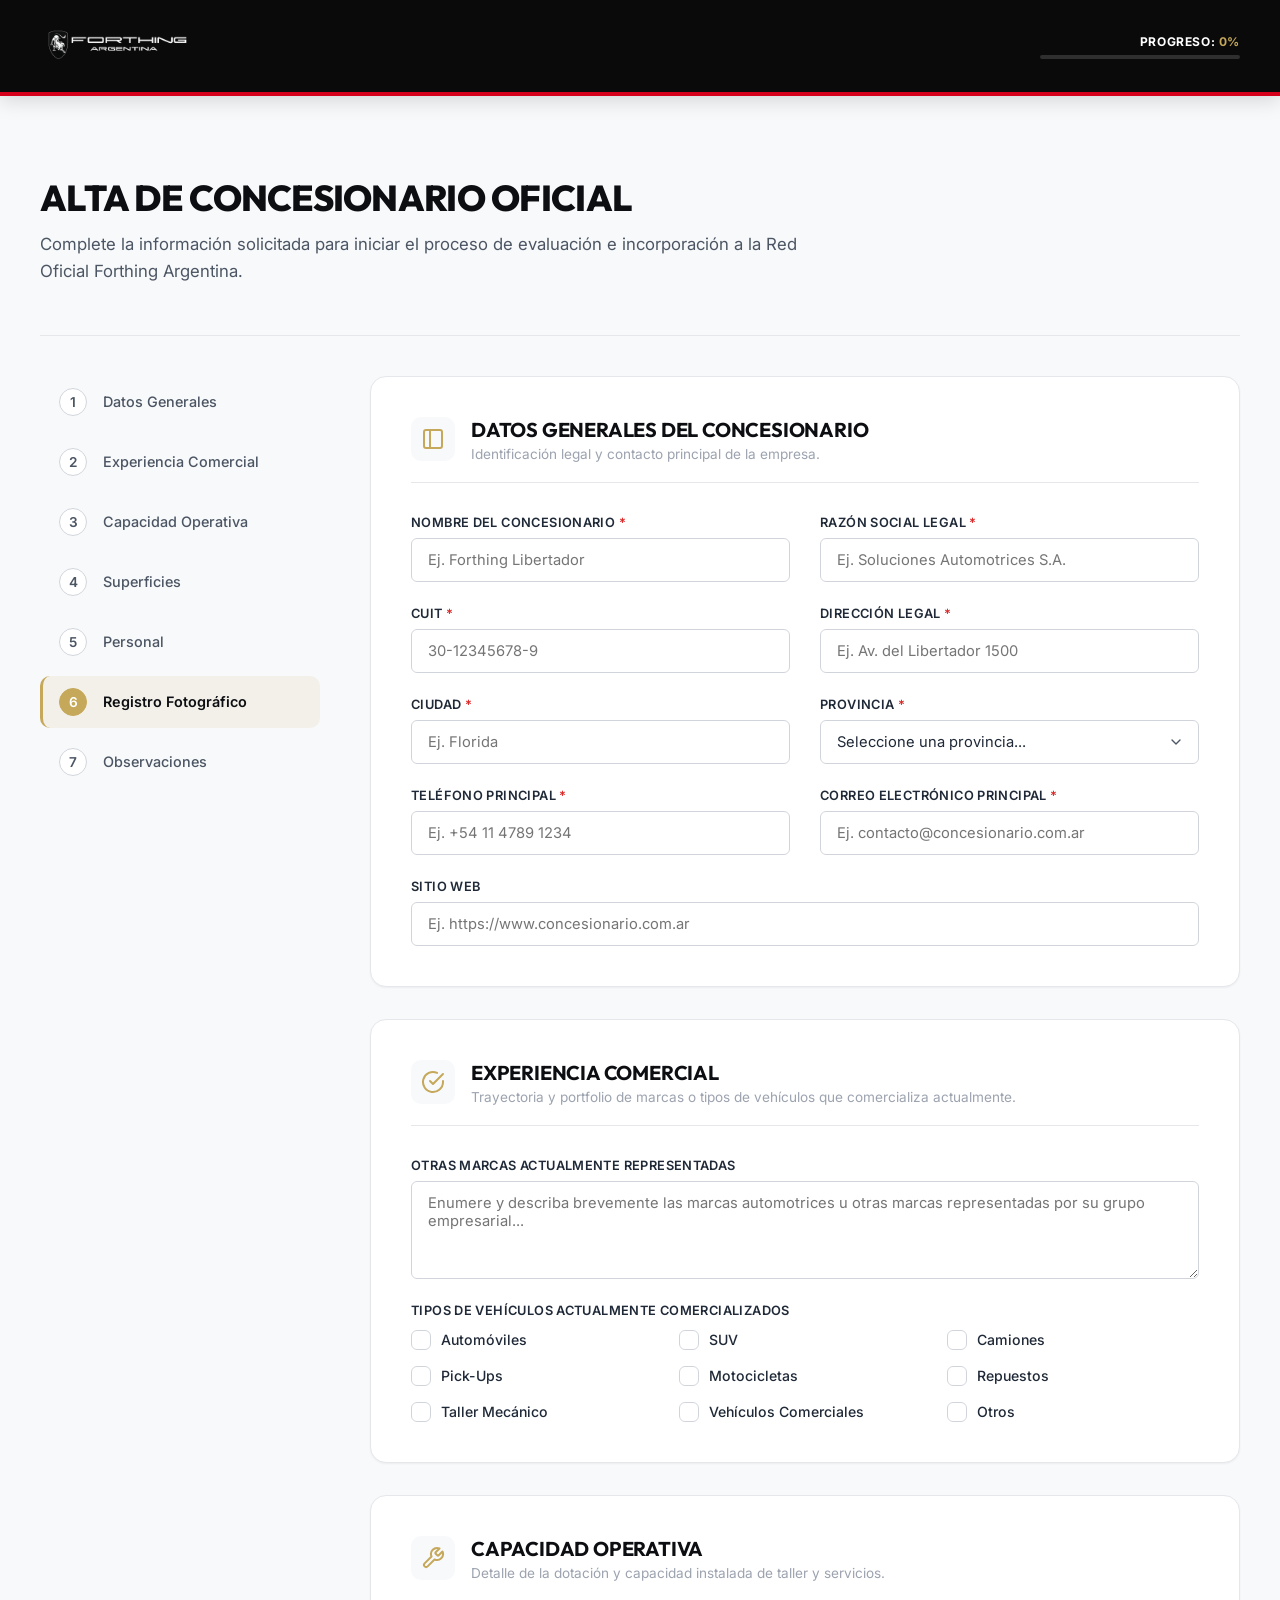
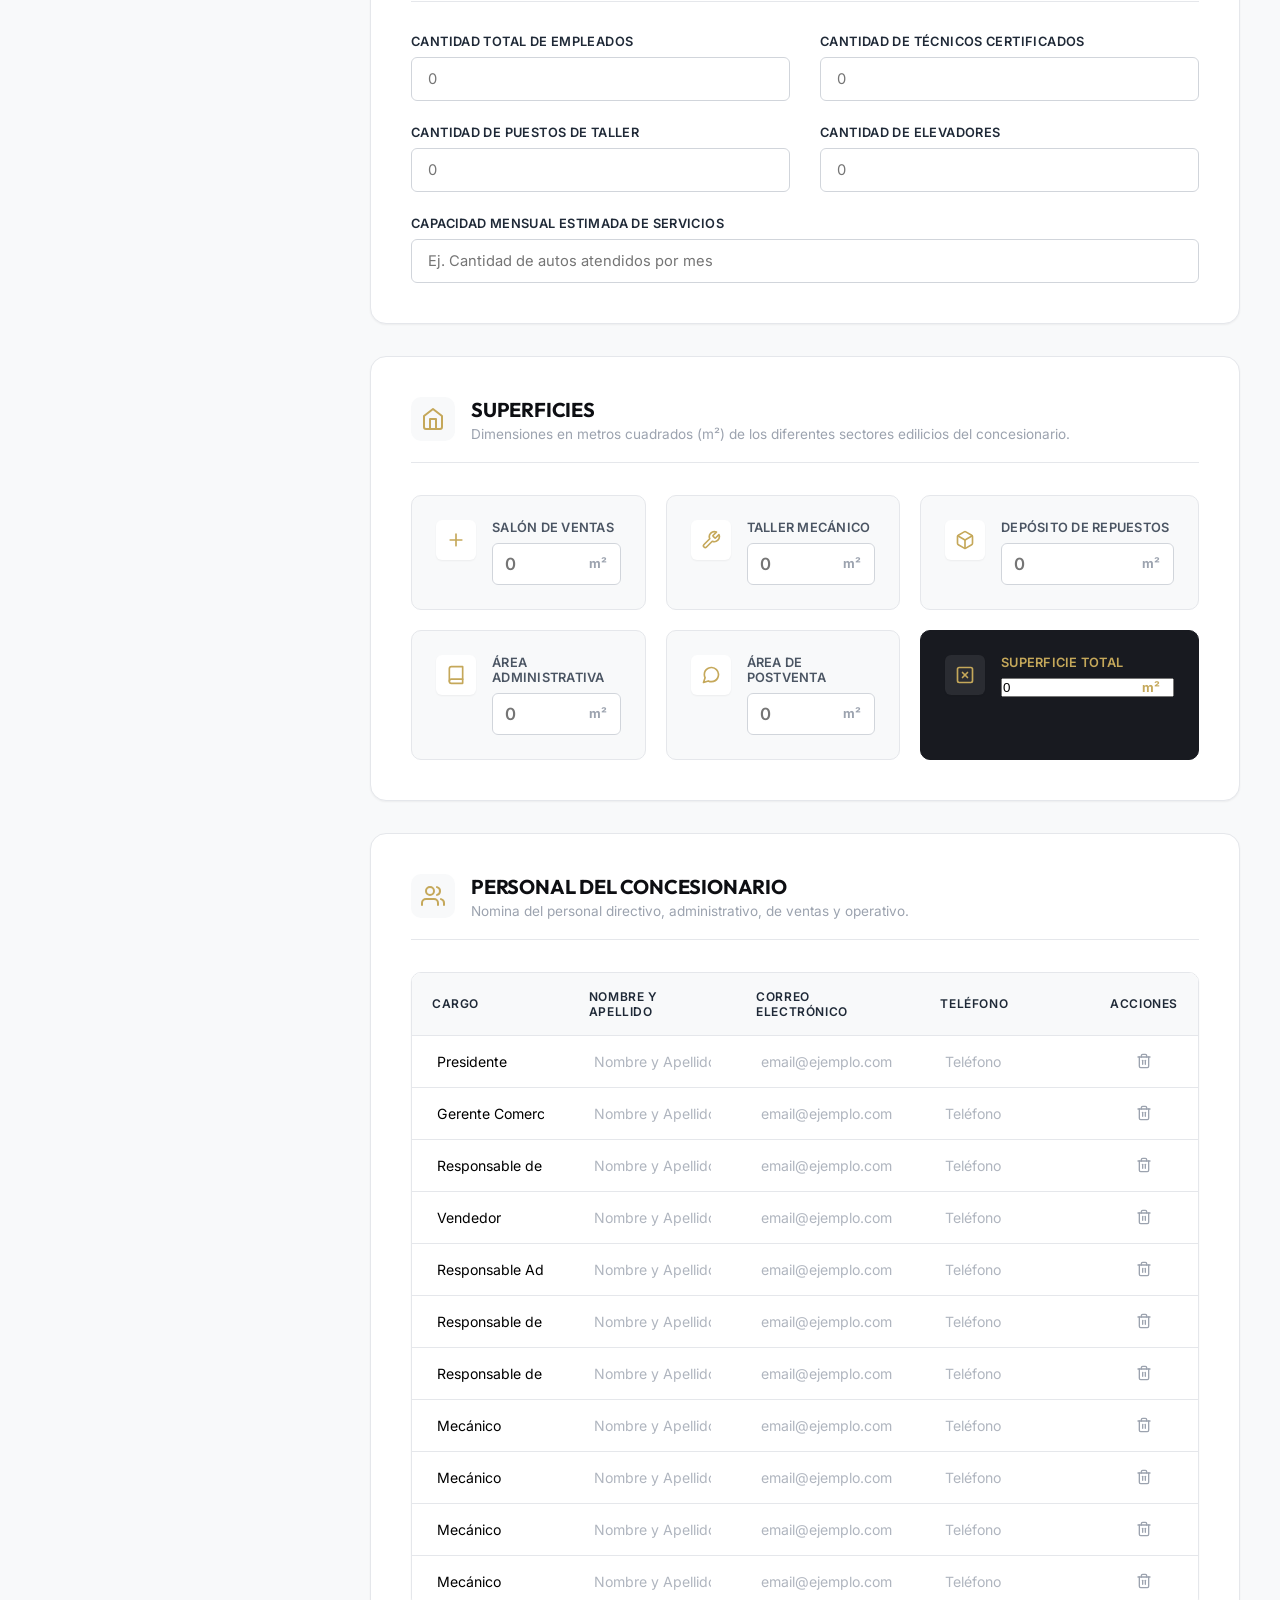
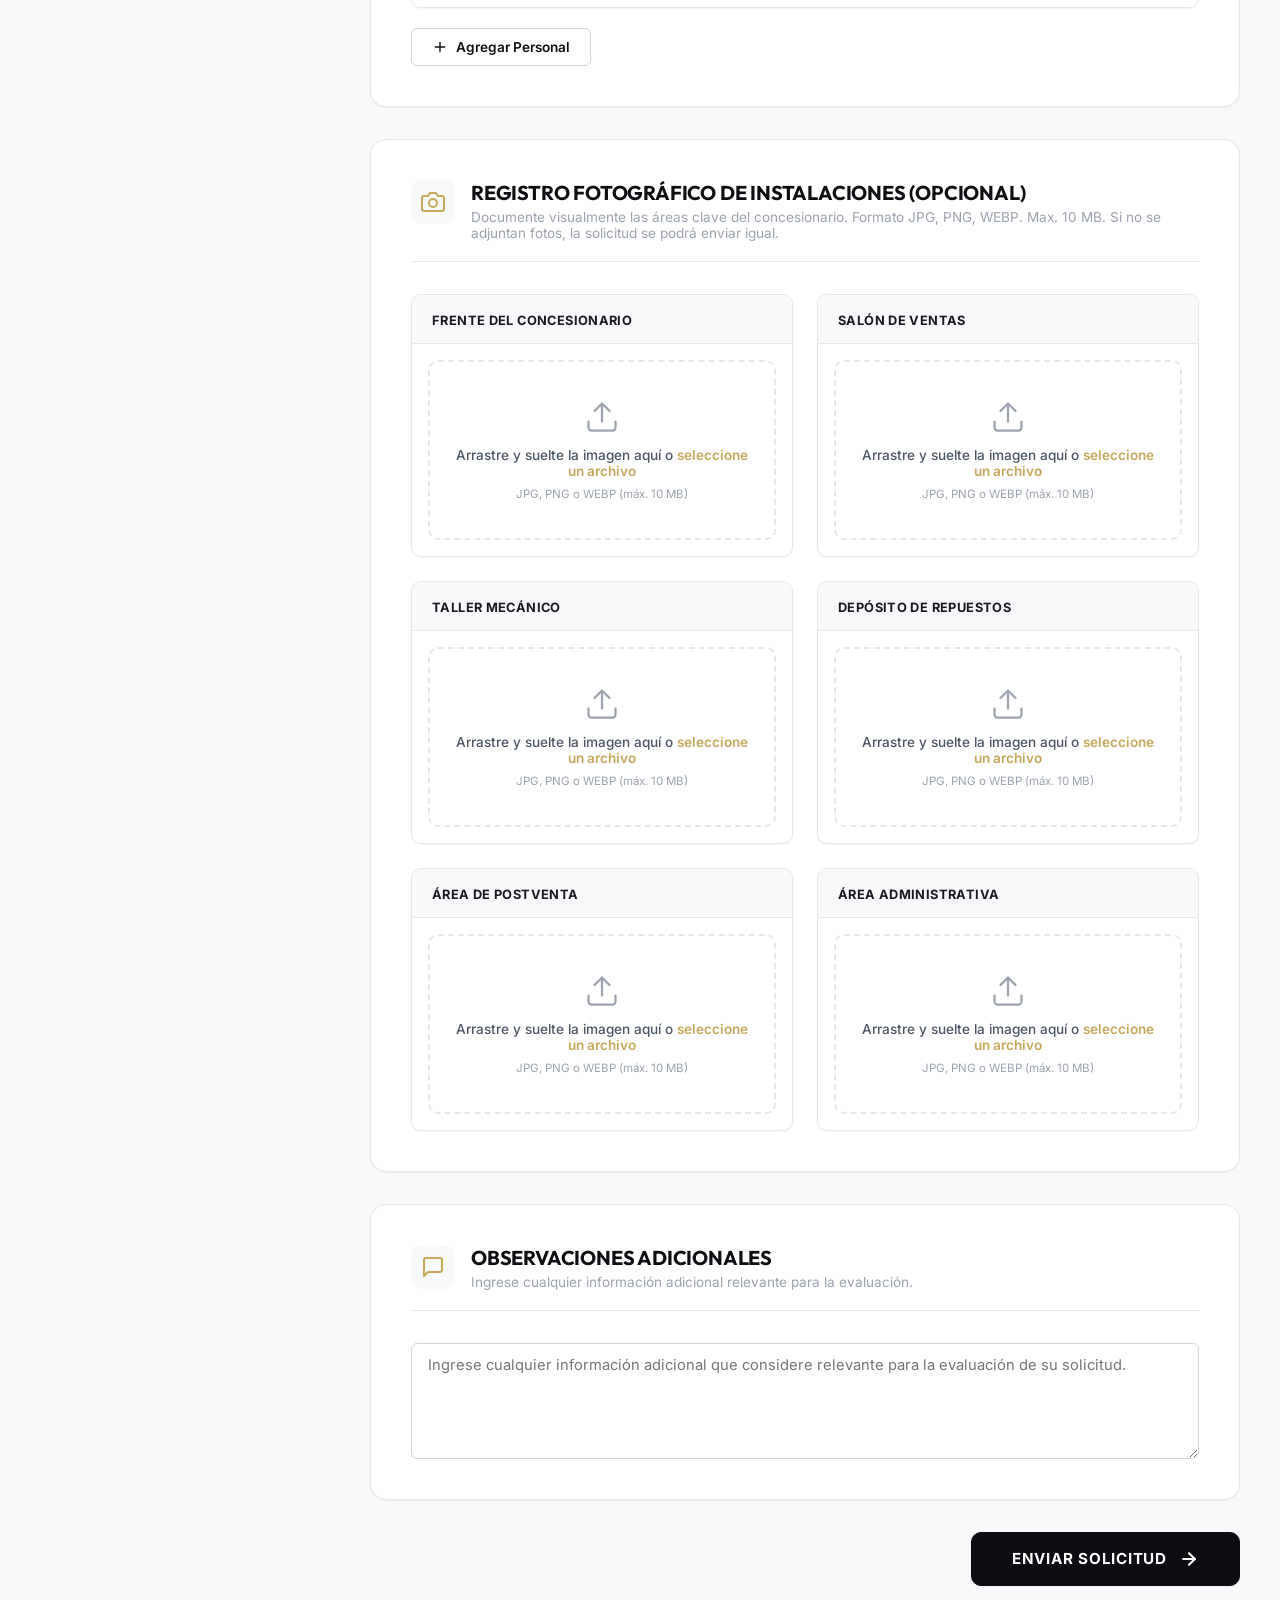
==== commit 2227849b: "Fix: rename logo files to remove spaces" ====
--- a/index.html
+++ b/index.html
@@ -19,7 +19,7 @@
     <header class="main-header">
         <div class="header-container">
             <div class="logo-wrapper">
-                <img src="LOGO PARA TEMA OSCURO.png" alt="Forthing Argentina Logo" class="brand-logo">
+                <img src="logo_tema_oscuro.png" alt="Forthing Argentina Logo" class="brand-logo">
             </div>
             <div class="header-progress-container">
                 <span class="progress-text">Progreso: <span id="progress-percentage">0%</span></span>
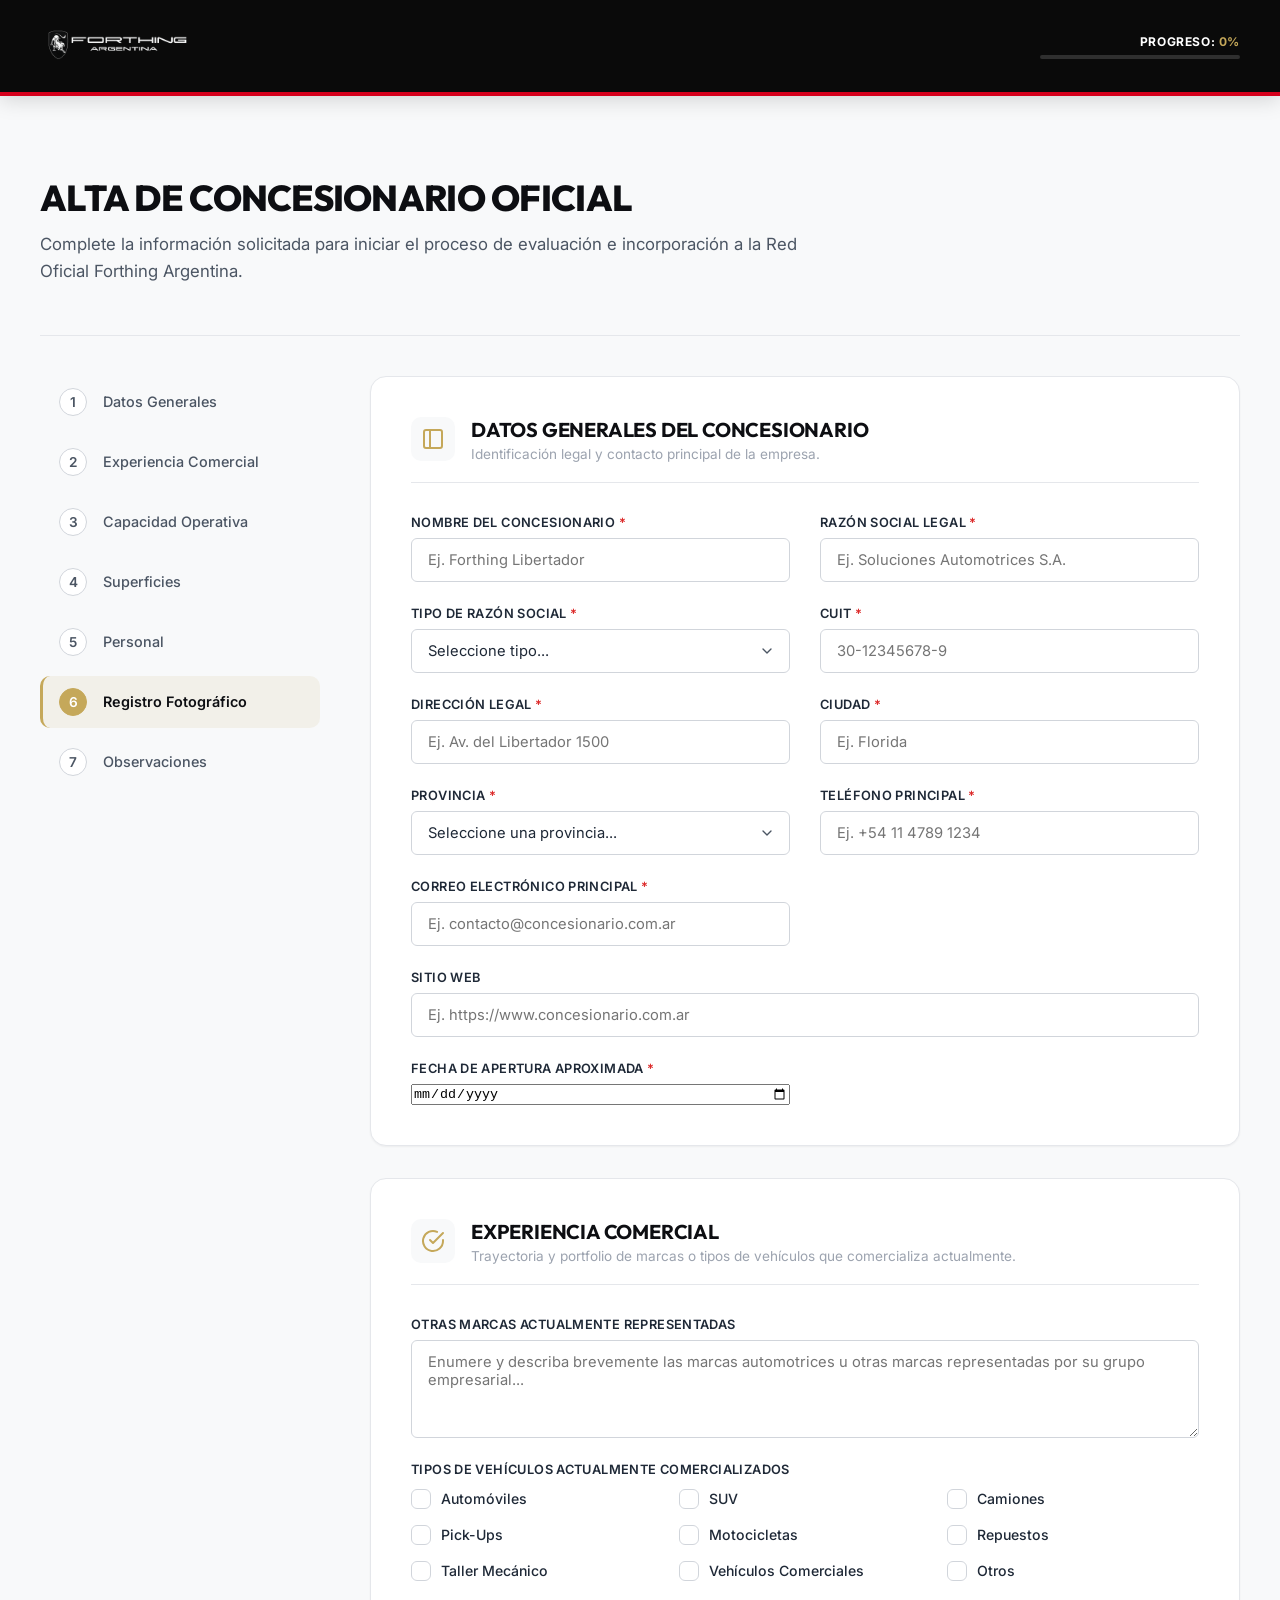
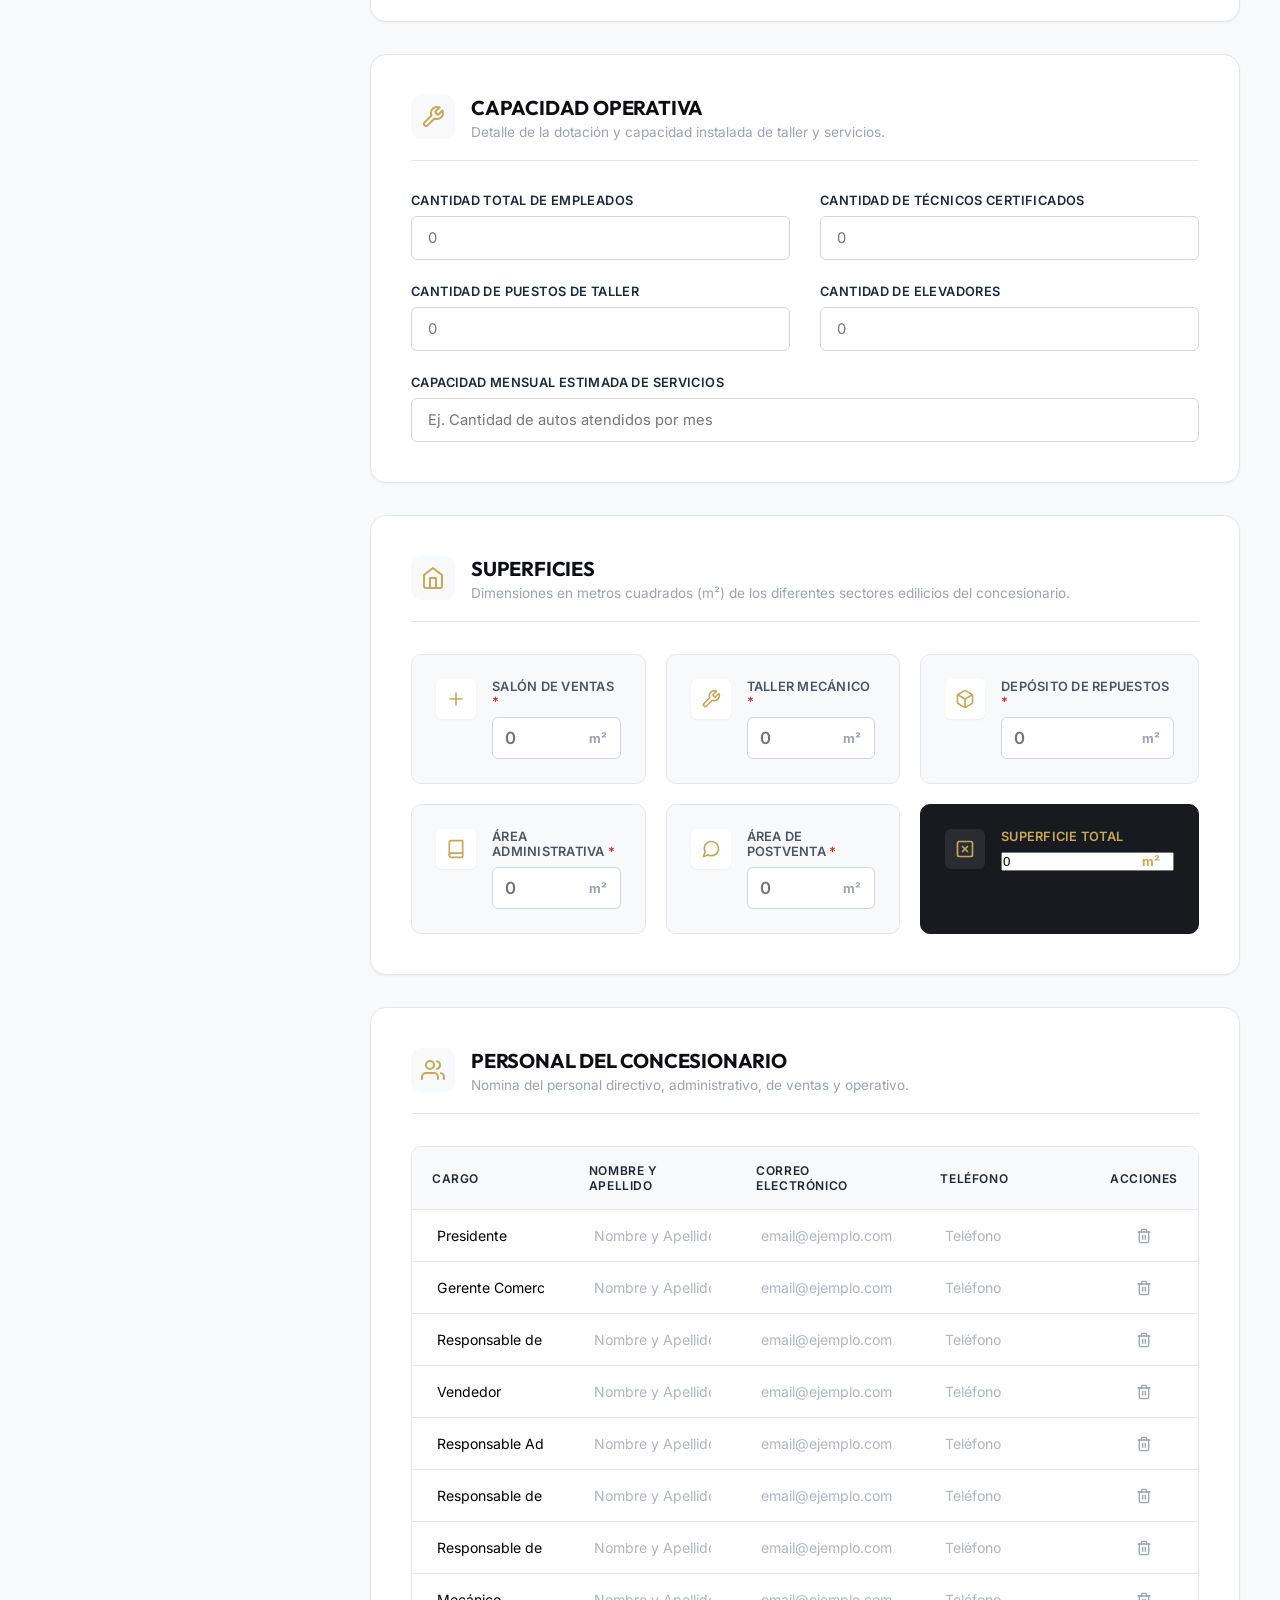
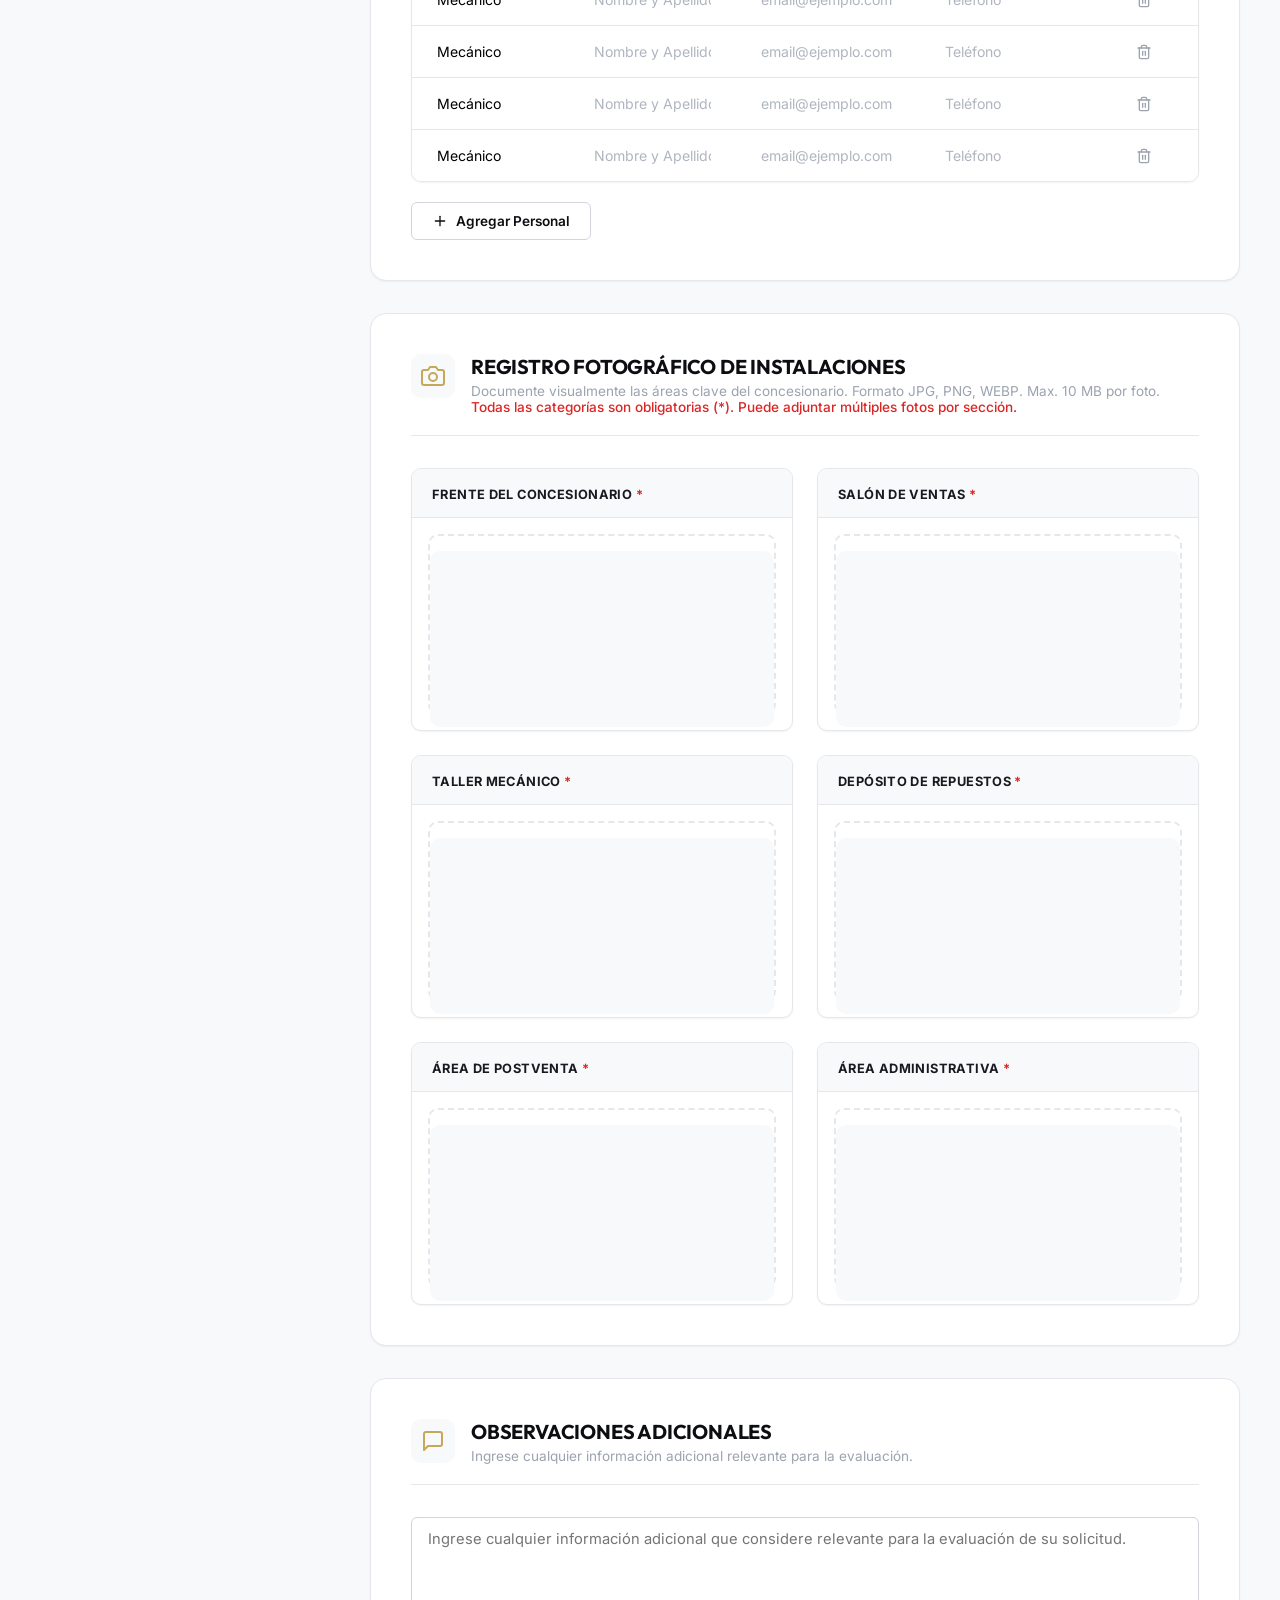
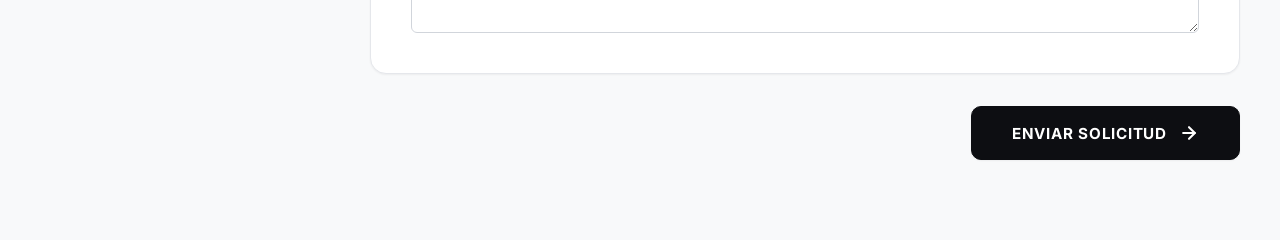
==== commit 09cfb8b0: "feat: Add new required fields, mandatory images and support multiple images" ====
--- a/index.html
+++ b/index.html
@@ -106,6 +106,17 @@
                             </div>
                             
                             <div class="input-group">
+                                <label for="tipo-razon-social" class="required-label">Tipo de Razón Social</label>
+                                <select id="tipo-razon-social" name="tipo_razon_social" required>
+                                    <option value="" disabled selected>Seleccione tipo...</option>
+                                    <option value="SRL">SRL (Sociedad de Responsabilidad Limitada)</option>
+                                    <option value="SA">SA (Sociedad Anónima)</option>
+                                    <option value="SAS">SAS (Sociedad por Acciones Simplificada)</option>
+                                    <option value="Otra">Otra</option>
+                                </select>
+                            </div>
+                            
+                            <div class="input-group">
                                 <label for="cuit" class="required-label">CUIT</label>
                                 <input type="text" id="cuit" name="cuit" required placeholder="30-12345678-9" pattern="\d{2}-\d{8}-\d{1}">
                             </div>
@@ -164,6 +175,11 @@
                             <div class="input-group full-width-tablet">
                                 <label for="sitio-web">Sitio Web</label>
                                 <input type="url" id="sitio-web" name="sitio_web" placeholder="Ej. https://www.concesionario.com.ar">
+                            </div>
+                            
+                            <div class="input-group">
+                                <label for="fecha-apertura" class="required-label">Fecha de Apertura Aproximada</label>
+                                <input type="date" id="fecha-apertura" name="fecha_apertura" required>
                             </div>
                         </div>
                     </section>
@@ -312,9 +328,9 @@
                                     <svg xmlns="http://www.w3.org/2000/svg" width="20" height="20" viewBox="0 0 24 24" fill="none" stroke="currentColor" stroke-width="2" stroke-linecap="round" stroke-linejoin="round"><path d="M19 12H5M12 19V5"/></svg>
                                 </div>
                                 <div class="sup-card-content">
-                                    <label for="sup-salon">Salón de Ventas</label>
+                                    <label for="sup-salon" class="required-label">Salón de Ventas</label>
                                     <div class="unit-input-wrapper">
-                                        <input type="number" id="sup-salon" class="sup-input" name="sup_salon" min="0" placeholder="0">
+                                        <input type="number" id="sup-salon" class="sup-input" name="sup_salon" min="0" placeholder="0" required>
                                         <span class="unit-tag">m²</span>
                                     </div>
                                 </div>
@@ -326,9 +342,9 @@
                                     <svg xmlns="http://www.w3.org/2000/svg" width="20" height="20" viewBox="0 0 24 24" fill="none" stroke="currentColor" stroke-width="2" stroke-linecap="round" stroke-linejoin="round"><path d="M14.7 6.3a1 1 0 0 0 0 1.4l1.6 1.6a1 1 0 0 0 1.4 0l3.77-3.77a6 6 0 0 1-7.94 7.94l-6.91 6.91a2.12 2.12 0 0 1-3-3l6.91-6.91a6 6 0 0 1 7.94-7.94l-3.76 3.76z"/></svg>
                                 </div>
                                 <div class="sup-card-content">
-                                    <label for="sup-taller">Taller Mecánico</label>
+                                    <label for="sup-taller" class="required-label">Taller Mecánico</label>
                                     <div class="unit-input-wrapper">
-                                        <input type="number" id="sup-taller" class="sup-input" name="sup_taller" min="0" placeholder="0">
+                                        <input type="number" id="sup-taller" class="sup-input" name="sup_taller" min="0" placeholder="0" required>
                                         <span class="unit-tag">m²</span>
                                     </div>
                                 </div>
@@ -340,9 +356,9 @@
                                     <svg xmlns="http://www.w3.org/2000/svg" width="20" height="20" viewBox="0 0 24 24" fill="none" stroke="currentColor" stroke-width="2" stroke-linecap="round" stroke-linejoin="round"><path d="M21 16V8a2 2 0 0 0-1-1.73l-7-4a2 2 0 0 0-2 0l-7 4A2 2 0 0 0 3 8v8a2 2 0 0 0 1 1.73l7 4a2 2 0 0 0 2 0l7-4A2 2 0 0 0 21 16z"></path><polyline points="3.27 6.96 12 12.01 20.73 6.96"></polyline><line x1="12" y1="22.08" x2="12" y2="12"></line></svg>
                                 </div>
                                 <div class="sup-card-content">
-                                    <label for="sup-deposito">Depósito de Repuestos</label>
+                                    <label for="sup-deposito" class="required-label">Depósito de Repuestos</label>
                                     <div class="unit-input-wrapper">
-                                        <input type="number" id="sup-deposito" class="sup-input" name="sup_deposito" min="0" placeholder="0">
+                                        <input type="number" id="sup-deposito" class="sup-input" name="sup_deposito" min="0" placeholder="0" required>
                                         <span class="unit-tag">m²</span>
                                     </div>
                                 </div>
@@ -354,9 +370,9 @@
                                     <svg xmlns="http://www.w3.org/2000/svg" width="20" height="20" viewBox="0 0 24 24" fill="none" stroke="currentColor" stroke-width="2" stroke-linecap="round" stroke-linejoin="round"><path d="M4 19.5A2.5 2.5 0 0 1 6.5 17H20"></path><path d="M6.5 2H20v20H6.5A2.5 2.5 0 0 1 4 19.5v-15A2.5 2.5 0 0 1 6.5 2z"></path></svg>
                                 </div>
                                 <div class="sup-card-content">
-                                    <label for="sup-admin">Área Administrativa</label>
+                                    <label for="sup-admin" class="required-label">Área Administrativa</label>
                                     <div class="unit-input-wrapper">
-                                        <input type="number" id="sup-admin" class="sup-input" name="sup_admin" min="0" placeholder="0">
+                                        <input type="number" id="sup-admin" class="sup-input" name="sup_admin" min="0" placeholder="0" required>
                                         <span class="unit-tag">m²</span>
                                     </div>
                                 </div>
@@ -368,9 +384,9 @@
                                     <svg xmlns="http://www.w3.org/2000/svg" width="20" height="20" viewBox="0 0 24 24" fill="none" stroke="currentColor" stroke-width="2" stroke-linecap="round" stroke-linejoin="round"><path d="M21 11.5a8.38 8.38 0 0 1-.9 3.8 8.5 8.5 0 0 1-7.6 4.7 8.38 8.38 0 0 1-3.8-.9L3 21l1.9-5.7a8.38 8.38 0 0 1-.9-3.8 8.5 8.5 0 0 1 4.7-7.6 8.38 8.38 0 0 1 3.8-.9h.5a8.48 8.48 0 0 1 8 8v.5z"></path></svg>
                                 </div>
                                 <div class="sup-card-content">
-                                    <label for="sup-postventa">Área de Postventa</label>
+                                    <label for="sup-postventa" class="required-label">Área de Postventa</label>
                                     <div class="unit-input-wrapper">
-                                        <input type="number" id="sup-postventa" class="sup-input" name="sup_postventa" min="0" placeholder="0">
+                                        <input type="number" id="sup-postventa" class="sup-input" name="sup_postventa" min="0" placeholder="0" required>
                                         <span class="unit-tag">m²</span>
                                     </div>
                                 </div>
@@ -646,8 +662,8 @@
                                 <svg xmlns="http://www.w3.org/2000/svg" width="24" height="24" viewBox="0 0 24 24" fill="none" stroke="currentColor" stroke-width="2" stroke-linecap="round" stroke-linejoin="round"><path d="M23 19a2 2 0 0 1-2 2H3a2 2 0 0 1-2-2V8a2 2 0 0 1 2-2h4l2-3h6l2 3h4a2 2 0 0 1 2 2z"></path><circle cx="12" cy="13" r="4"></circle></svg>
                             </div>
                             <div>
-                                <h2 class="section-title">REGISTRO FOTOGRÁFICO DE INSTALACIONES (OPCIONAL)</h2>
-                                <p class="section-desc">Documente visualmente las áreas clave del concesionario. Formato JPG, PNG, WEBP. Max. 10 MB. Si no se adjuntan fotos, la solicitud se podrá enviar igual.</p>
+                                <h2 class="section-title">REGISTRO FOTOGRÁFICO DE INSTALACIONES</h2>
+                                <p class="section-desc">Documente visualmente las áreas clave del concesionario. Formato JPG, PNG, WEBP. Max. 10 MB por foto. <span style="color: #dc2626; font-weight: 500;">Todas las categorías son obligatorias (*). Puede adjuntar múltiples fotos por sección.</span></p>
                             </div>
                         </div>
                         
@@ -656,10 +672,10 @@
                             <!-- Card: Frente del Concesionario -->
                             <div class="uploader-card" data-category="frente">
                                 <div class="uploader-card-header">
-                                    <span class="uploader-card-title">Frente del Concesionario</span>
+                                    <span class="uploader-card-title required-label">Frente del Concesionario</span>
                                 </div>
                                 <div class="dropzone" id="dropzone-frente">
-                                    <input type="file" id="file-frente" accept=".jpg,.jpeg,.png,.webp" class="file-input-hidden">
+                                    <input type="file" id="file-frente" accept=".jpg,.jpeg,.png,.webp" class="file-input-hidden" multiple required>
                                     <div class="dropzone-prompt">
                                         <svg xmlns="http://www.w3.org/2000/svg" width="36" height="36" viewBox="0 0 24 24" fill="none" stroke="currentColor" stroke-width="1.5" stroke-linecap="round" stroke-linejoin="round" class="upload-icon"><path d="M21 15v4a2 2 0 0 1-2 2H5a2 2 0 0 1-2-2v-4M17 8l-5-5-5 5M12 3v12"/></svg>
                                         <p class="dropzone-text">Arrastre y suelte la imagen aquí o <span>seleccione un archivo</span></p>
@@ -684,10 +700,10 @@
                             <!-- Card: Salón de Ventas -->
                             <div class="uploader-card" data-category="salon">
                                 <div class="uploader-card-header">
-                                    <span class="uploader-card-title">Salón de Ventas</span>
+                                    <span class="uploader-card-title required-label">Salón de Ventas</span>
                                 </div>
                                 <div class="dropzone" id="dropzone-salon">
-                                    <input type="file" id="file-salon" accept=".jpg,.jpeg,.png,.webp" class="file-input-hidden">
+                                    <input type="file" id="file-salon" accept=".jpg,.jpeg,.png,.webp" class="file-input-hidden" multiple required>
                                     <div class="dropzone-prompt">
                                         <svg xmlns="http://www.w3.org/2000/svg" width="36" height="36" viewBox="0 0 24 24" fill="none" stroke="currentColor" stroke-width="1.5" stroke-linecap="round" stroke-linejoin="round" class="upload-icon"><path d="M21 15v4a2 2 0 0 1-2 2H5a2 2 0 0 1-2-2v-4M17 8l-5-5-5 5M12 3v12"/></svg>
                                         <p class="dropzone-text">Arrastre y suelte la imagen aquí o <span>seleccione un archivo</span></p>
@@ -712,10 +728,10 @@
                             <!-- Card: Taller Mecánico -->
                             <div class="uploader-card" data-category="taller">
                                 <div class="uploader-card-header">
-                                    <span class="uploader-card-title">Taller Mecánico</span>
+                                    <span class="uploader-card-title required-label">Taller Mecánico</span>
                                 </div>
                                 <div class="dropzone" id="dropzone-taller">
-                                    <input type="file" id="file-taller" accept=".jpg,.jpeg,.png,.webp" class="file-input-hidden">
+                                    <input type="file" id="file-taller" accept=".jpg,.jpeg,.png,.webp" class="file-input-hidden" multiple required>
                                     <div class="dropzone-prompt">
                                         <svg xmlns="http://www.w3.org/2000/svg" width="36" height="36" viewBox="0 0 24 24" fill="none" stroke="currentColor" stroke-width="1.5" stroke-linecap="round" stroke-linejoin="round" class="upload-icon"><path d="M21 15v4a2 2 0 0 1-2 2H5a2 2 0 0 1-2-2v-4M17 8l-5-5-5 5M12 3v12"/></svg>
                                         <p class="dropzone-text">Arrastre y suelte la imagen aquí o <span>seleccione un archivo</span></p>
@@ -740,10 +756,10 @@
                             <!-- Card: Depósito de Repuestos -->
                             <div class="uploader-card" data-category="deposito">
                                 <div class="uploader-card-header">
-                                    <span class="uploader-card-title">Depósito de Repuestos</span>
+                                    <span class="uploader-card-title required-label">Depósito de Repuestos</span>
                                 </div>
                                 <div class="dropzone" id="dropzone-deposito">
-                                    <input type="file" id="file-deposito" accept=".jpg,.jpeg,.png,.webp" class="file-input-hidden">
+                                    <input type="file" id="file-deposito" accept=".jpg,.jpeg,.png,.webp" class="file-input-hidden" multiple required>
                                     <div class="dropzone-prompt">
                                         <svg xmlns="http://www.w3.org/2000/svg" width="36" height="36" viewBox="0 0 24 24" fill="none" stroke="currentColor" stroke-width="1.5" stroke-linecap="round" stroke-linejoin="round" class="upload-icon"><path d="M21 15v4a2 2 0 0 1-2 2H5a2 2 0 0 1-2-2v-4M17 8l-5-5-5 5M12 3v12"/></svg>
                                         <p class="dropzone-text">Arrastre y suelte la imagen aquí o <span>seleccione un archivo</span></p>
@@ -768,10 +784,10 @@
                             <!-- Card: Área de Postventa -->
                             <div class="uploader-card" data-category="postventa">
                                 <div class="uploader-card-header">
-                                    <span class="uploader-card-title">Área de Postventa</span>
+                                    <span class="uploader-card-title required-label">Área de Postventa</span>
                                 </div>
                                 <div class="dropzone" id="dropzone-postventa">
-                                    <input type="file" id="file-postventa" accept=".jpg,.jpeg,.png,.webp" class="file-input-hidden">
+                                    <input type="file" id="file-postventa" accept=".jpg,.jpeg,.png,.webp" class="file-input-hidden" multiple required>
                                     <div class="dropzone-prompt">
                                         <svg xmlns="http://www.w3.org/2000/svg" width="36" height="36" viewBox="0 0 24 24" fill="none" stroke="currentColor" stroke-width="1.5" stroke-linecap="round" stroke-linejoin="round" class="upload-icon"><path d="M21 15v4a2 2 0 0 1-2 2H5a2 2 0 0 1-2-2v-4M17 8l-5-5-5 5M12 3v12"/></svg>
                                         <p class="dropzone-text">Arrastre y suelte la imagen aquí o <span>seleccione un archivo</span></p>
@@ -796,10 +812,10 @@
                             <!-- Card: Área Administrativa -->
                             <div class="uploader-card" data-category="administrativa">
                                 <div class="uploader-card-header">
-                                    <span class="uploader-card-title">Área Administrativa</span>
+                                    <span class="uploader-card-title required-label">Área Administrativa</span>
                                 </div>
                                 <div class="dropzone" id="dropzone-administrativa">
-                                    <input type="file" id="file-administrativa" accept=".jpg,.jpeg,.png,.webp" class="file-input-hidden">
+                                    <input type="file" id="file-administrativa" accept=".jpg,.jpeg,.png,.webp" class="file-input-hidden" multiple required>
                                     <div class="dropzone-prompt">
                                         <svg xmlns="http://www.w3.org/2000/svg" width="36" height="36" viewBox="0 0 24 24" fill="none" stroke="currentColor" stroke-width="1.5" stroke-linecap="round" stroke-linejoin="round" class="upload-icon"><path d="M21 15v4a2 2 0 0 1-2 2H5a2 2 0 0 1-2-2v-4M17 8l-5-5-5 5M12 3v12"/></svg>
                                         <p class="dropzone-text">Arrastre y suelte la imagen aquí o <span>seleccione un archivo</span></p>
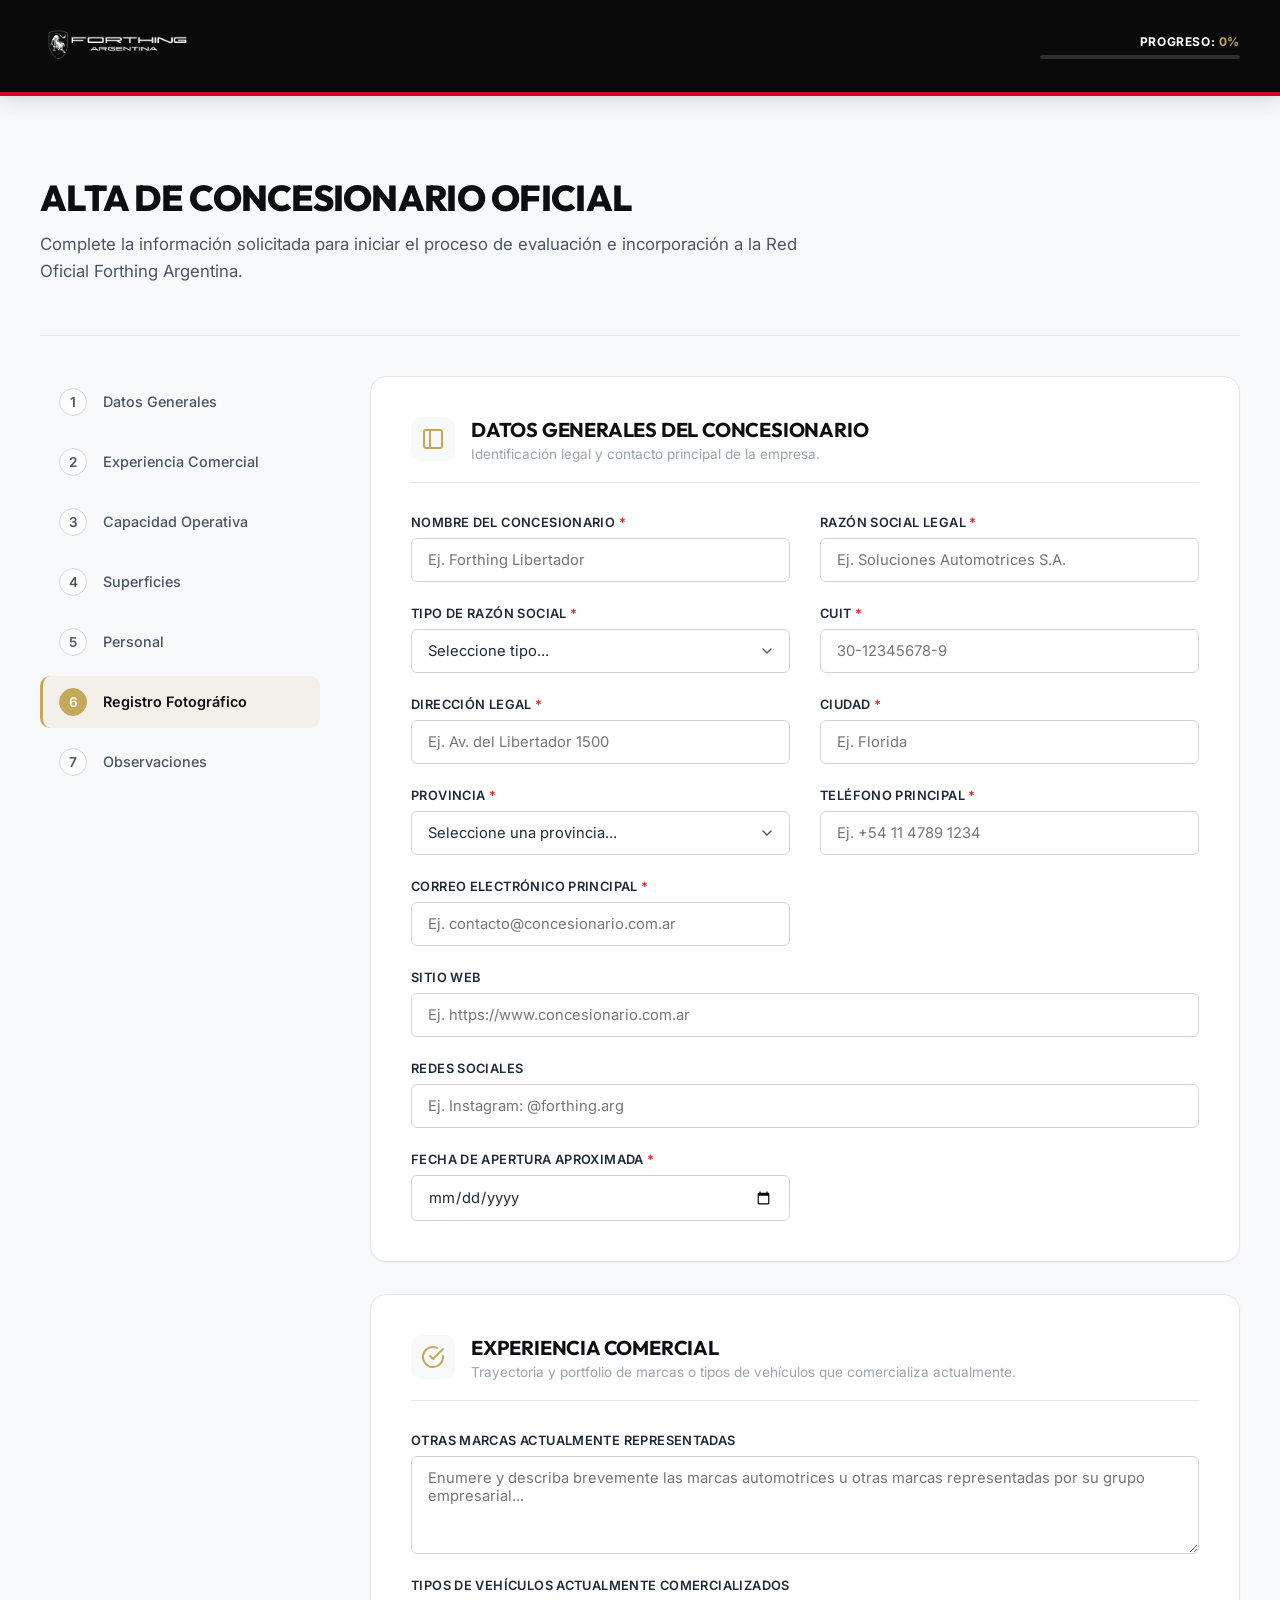
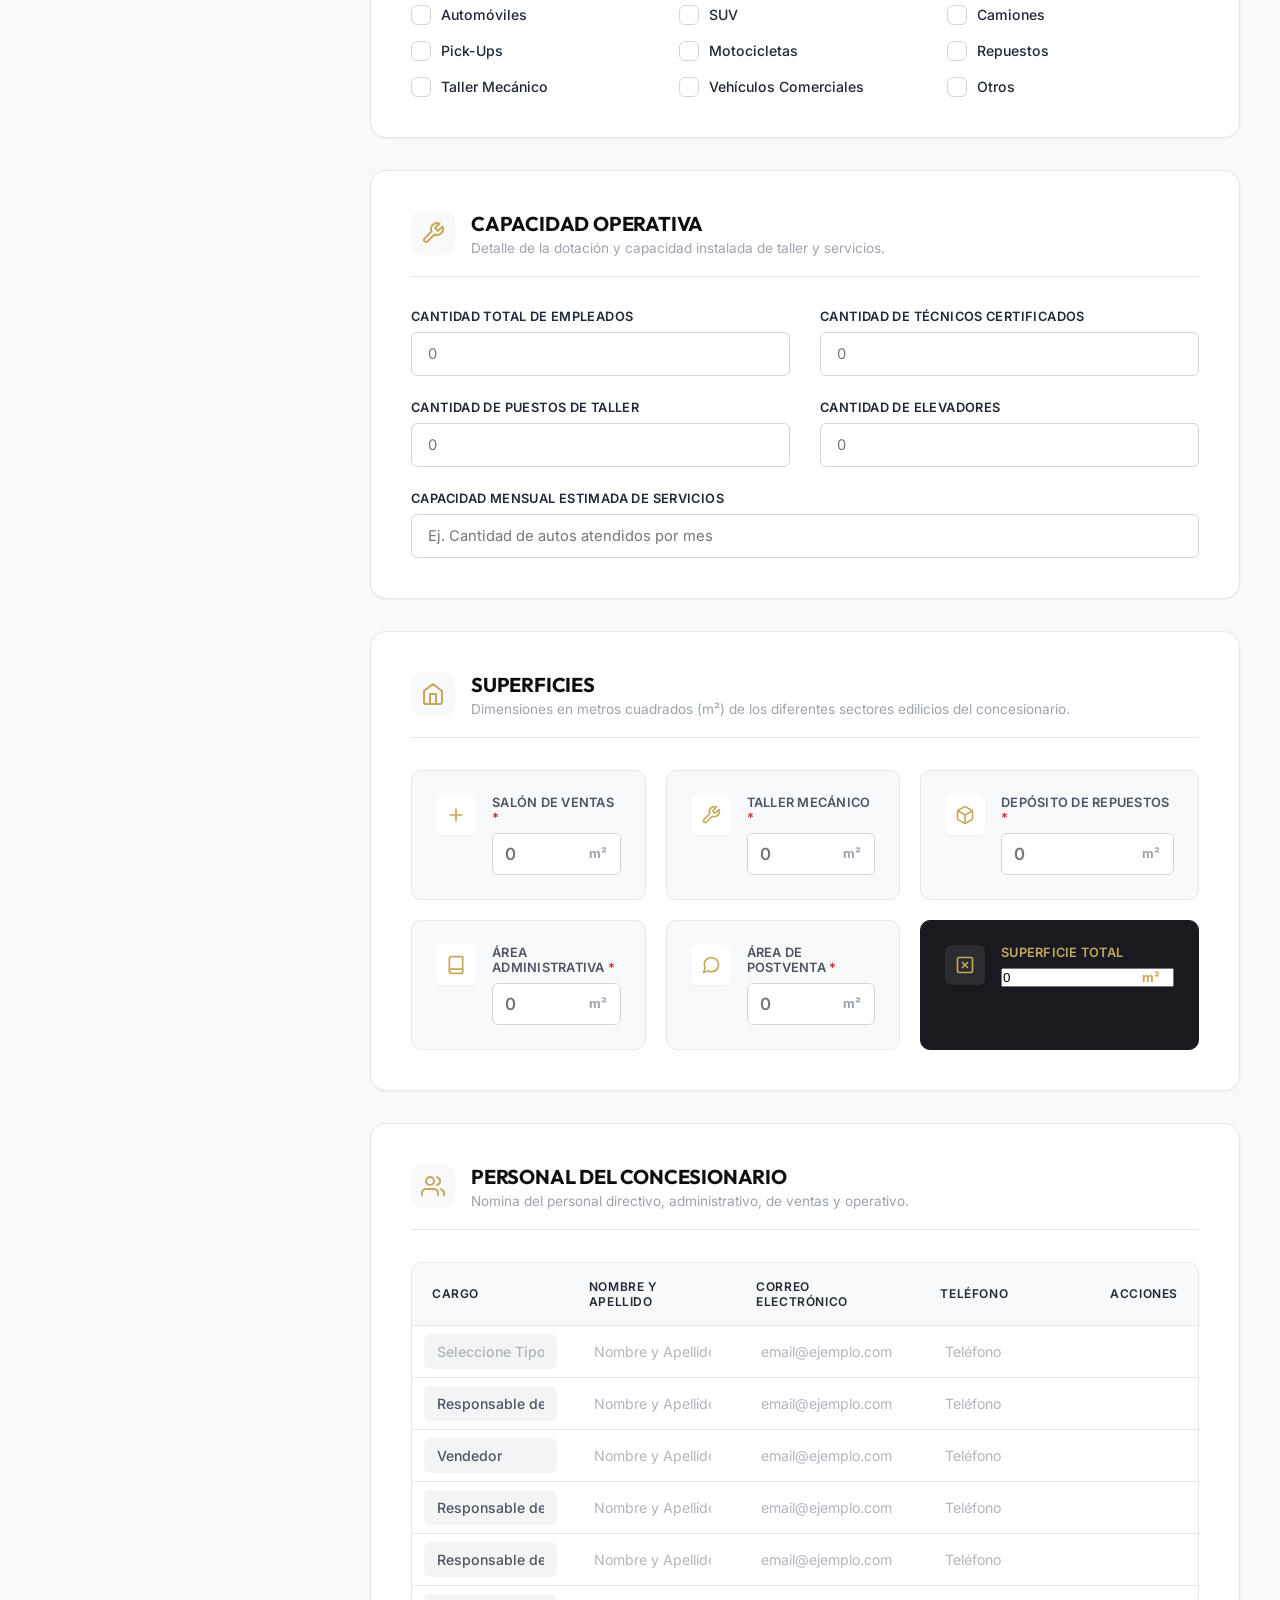
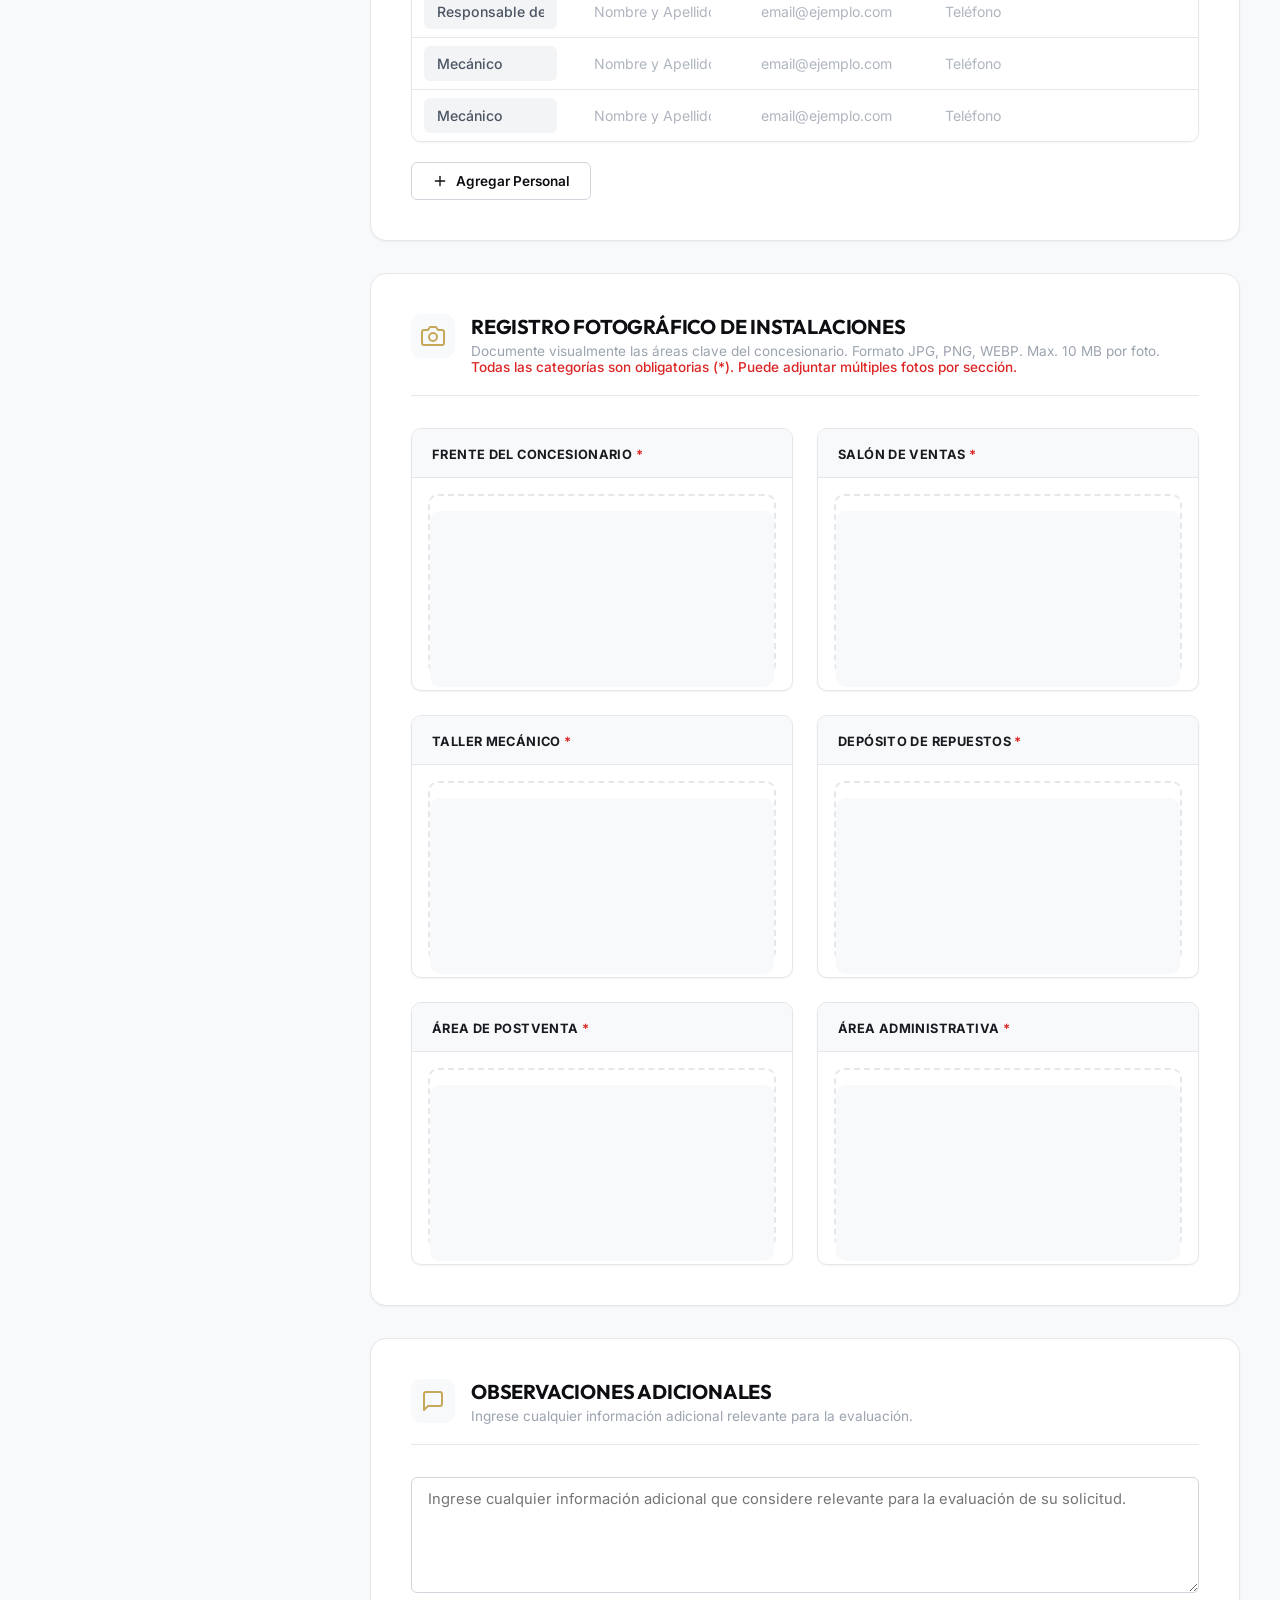
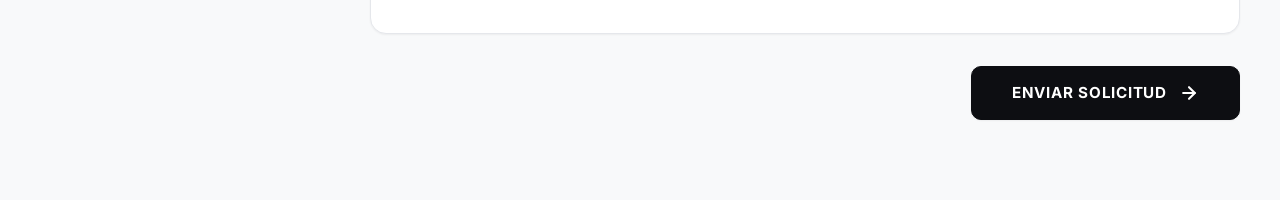
==== commit 37cd7916: "feat: Add Redes Sociales, fix date styling, and add predefined dynamic roles table" ====
--- a/index.html
+++ b/index.html
@@ -176,6 +176,11 @@
                                 <label for="sitio-web">Sitio Web</label>
                                 <input type="url" id="sitio-web" name="sitio_web" placeholder="Ej. https://www.concesionario.com.ar">
                             </div>
+
+                            <div class="input-group full-width-tablet">
+                                <label for="redes-sociales">Redes Sociales</label>
+                                <input type="text" id="redes-sociales" name="redes_sociales" placeholder="Ej. Instagram: @forthing.arg">
+                            </div>
                             
                             <div class="input-group">
                                 <label for="fecha-apertura" class="required-label">Fecha de Apertura Aproximada</label>
@@ -433,215 +438,78 @@
                                     </tr>
                                 </thead>
                                 <tbody id="personal-table-body">
-                                    <!-- Dynamic rows will be preloaded via JS or hardcoded for SEO/Static structure. Let's write them statically first to ensure immediate premium rendering -->
-                                    <tr data-cargo="Presidente" class="table-row">
+                                    <!-- Dynamic Director Row -->
+                                    <tr class="table-row">
                                         <td>
-                                            <input type="text" class="table-input col-cargo" value="Presidente" placeholder="Cargo">
+                                            <input type="text" class="table-input col-cargo" id="cargo-director" value="" readonly style="background-color: #F3F4F6; cursor: not-allowed; color: #4B5563; font-weight: 500;" placeholder="Seleccione Tipo de Razón Social...">
                                         </td>
+                                        <td><input type="text" class="table-input col-nombre" placeholder="Nombre y Apellido"></td>
+                                        <td><input type="email" class="table-input col-email" placeholder="email@ejemplo.com"></td>
+                                        <td><input type="tel" class="table-input col-telefono" placeholder="Teléfono"></td>
+                                        <td class="actions-col"></td>
+                                    </tr>
+                                    <tr class="table-row">
                                         <td>
-                                            <input type="text" class="table-input col-nombre" placeholder="Nombre y Apellido">
+                                            <input type="text" class="table-input col-cargo" value="Responsable de Ventas" readonly style="background-color: #F3F4F6; cursor: not-allowed; color: #4B5563; font-weight: 500;">
                                         </td>
+                                        <td><input type="text" class="table-input col-nombre" placeholder="Nombre y Apellido"></td>
+                                        <td><input type="email" class="table-input col-email" placeholder="email@ejemplo.com"></td>
+                                        <td><input type="tel" class="table-input col-telefono" placeholder="Teléfono"></td>
+                                        <td class="actions-col"></td>
+                                    </tr>
+                                    <tr class="table-row">
                                         <td>
-                                            <input type="email" class="table-input col-email" placeholder="email@ejemplo.com">
+                                            <input type="text" class="table-input col-cargo" value="Vendedor" readonly style="background-color: #F3F4F6; cursor: not-allowed; color: #4B5563; font-weight: 500;">
                                         </td>
+                                        <td><input type="text" class="table-input col-nombre" placeholder="Nombre y Apellido"></td>
+                                        <td><input type="email" class="table-input col-email" placeholder="email@ejemplo.com"></td>
+                                        <td><input type="tel" class="table-input col-telefono" placeholder="Teléfono"></td>
+                                        <td class="actions-col"></td>
+                                    </tr>
+                                    <tr class="table-row">
                                         <td>
-                                            <input type="tel" class="table-input col-telefono" placeholder="Teléfono">
+                                            <input type="text" class="table-input col-cargo" value="Responsable de Administración" readonly style="background-color: #F3F4F6; cursor: not-allowed; color: #4B5563; font-weight: 500;">
                                         </td>
-                                        <td class="actions-col">
-                                            <button type="button" class="btn-delete-row" title="Eliminar fila">
-                                                <svg xmlns="http://www.w3.org/2000/svg" width="16" height="16" viewBox="0 0 24 24" fill="none" stroke="currentColor" stroke-width="2" stroke-linecap="round" stroke-linejoin="round"><polyline points="3 6 5 6 21 6"></polyline><path d="M19 6v14a2 2 0 0 1-2 2H7a2 2 0 0 1-2-2V6m3 0V4a2 2 0 0 1 2-2h4a2 2 0 0 1 2 2v2"></path><line x1="10" y1="11" x2="10" y2="17"></line><line x1="14" y1="11" x2="14" y2="17"></line></svg>
-                                            </button>
+                                        <td><input type="text" class="table-input col-nombre" placeholder="Nombre y Apellido"></td>
+                                        <td><input type="email" class="table-input col-email" placeholder="email@ejemplo.com"></td>
+                                        <td><input type="tel" class="table-input col-telefono" placeholder="Teléfono"></td>
+                                        <td class="actions-col"></td>
+                                    </tr>
+                                    <tr class="table-row">
+                                        <td>
+                                            <input type="text" class="table-input col-cargo" value="Responsable de Repuestos" readonly style="background-color: #F3F4F6; cursor: not-allowed; color: #4B5563; font-weight: 500;">
                                         </td>
-                                    </tr>
-                                    <tr data-cargo="Gerente Comercial" class="table-row">
+                                        <td><input type="text" class="table-input col-nombre" placeholder="Nombre y Apellido"></td>
+                                        <td><input type="email" class="table-input col-email" placeholder="email@ejemplo.com"></td>
+                                        <td><input type="tel" class="table-input col-telefono" placeholder="Teléfono"></td>
+                                        <td class="actions-col"></td>
+                                    </tr>
+                                    <tr class="table-row">
                                         <td>
-                                            <input type="text" class="table-input col-cargo" value="Gerente Comercial" placeholder="Cargo">
+                                            <input type="text" class="table-input col-cargo" value="Responsable de Postventa" readonly style="background-color: #F3F4F6; cursor: not-allowed; color: #4B5563; font-weight: 500;">
                                         </td>
+                                        <td><input type="text" class="table-input col-nombre" placeholder="Nombre y Apellido"></td>
+                                        <td><input type="email" class="table-input col-email" placeholder="email@ejemplo.com"></td>
+                                        <td><input type="tel" class="table-input col-telefono" placeholder="Teléfono"></td>
+                                        <td class="actions-col"></td>
+                                    </tr>
+                                    <tr class="table-row">
                                         <td>
-                                            <input type="text" class="table-input col-nombre" placeholder="Nombre y Apellido">
+                                            <input type="text" class="table-input col-cargo" value="Mecánico" readonly style="background-color: #F3F4F6; cursor: not-allowed; color: #4B5563; font-weight: 500;">
                                         </td>
+                                        <td><input type="text" class="table-input col-nombre" placeholder="Nombre y Apellido"></td>
+                                        <td><input type="email" class="table-input col-email" placeholder="email@ejemplo.com"></td>
+                                        <td><input type="tel" class="table-input col-telefono" placeholder="Teléfono"></td>
+                                        <td class="actions-col"></td>
+                                    </tr>
+                                    <tr class="table-row">
                                         <td>
-                                            <input type="email" class="table-input col-email" placeholder="email@ejemplo.com">
+                                            <input type="text" class="table-input col-cargo" value="Mecánico" readonly style="background-color: #F3F4F6; cursor: not-allowed; color: #4B5563; font-weight: 500;">
                                         </td>
-                                        <td>
-                                            <input type="tel" class="table-input col-telefono" placeholder="Teléfono">
-                                        </td>
-                                        <td class="actions-col">
-                                            <button type="button" class="btn-delete-row" title="Eliminar fila">
-                                                <svg xmlns="http://www.w3.org/2000/svg" width="16" height="16" viewBox="0 0 24 24" fill="none" stroke="currentColor" stroke-width="2" stroke-linecap="round" stroke-linejoin="round"><polyline points="3 6 5 6 21 6"></polyline><path d="M19 6v14a2 2 0 0 1-2 2H7a2 2 0 0 1-2-2V6m3 0V4a2 2 0 0 1 2-2h4a2 2 0 0 1 2 2v2"></path><line x1="10" y1="11" x2="10" y2="17"></line><line x1="14" y1="11" x2="14" y2="17"></line></svg>
-                                            </button>
-                                        </td>
-                                    </tr>
-                                    <tr data-cargo="Responsable de Ventas" class="table-row">
-                                        <td>
-                                            <input type="text" class="table-input col-cargo" value="Responsable de Ventas" placeholder="Cargo">
-                                        </td>
-                                        <td>
-                                            <input type="text" class="table-input col-nombre" placeholder="Nombre y Apellido">
-                                        </td>
-                                        <td>
-                                            <input type="email" class="table-input col-email" placeholder="email@ejemplo.com">
-                                        </td>
-                                        <td>
-                                            <input type="tel" class="table-input col-telefono" placeholder="Teléfono">
-                                        </td>
-                                        <td class="actions-col">
-                                            <button type="button" class="btn-delete-row" title="Eliminar fila">
-                                                <svg xmlns="http://www.w3.org/2000/svg" width="16" height="16" viewBox="0 0 24 24" fill="none" stroke="currentColor" stroke-width="2" stroke-linecap="round" stroke-linejoin="round"><polyline points="3 6 5 6 21 6"></polyline><path d="M19 6v14a2 2 0 0 1-2 2H7a2 2 0 0 1-2-2V6m3 0V4a2 2 0 0 1 2-2h4a2 2 0 0 1 2 2v2"></path><line x1="10" y1="11" x2="10" y2="17"></line><line x1="14" y1="11" x2="14" y2="17"></line></svg>
-                                            </button>
-                                        </td>
-                                    </tr>
-                                    <tr data-cargo="Vendedor" class="table-row">
-                                        <td>
-                                            <input type="text" class="table-input col-cargo" value="Vendedor" placeholder="Cargo">
-                                        </td>
-                                        <td>
-                                            <input type="text" class="table-input col-nombre" placeholder="Nombre y Apellido">
-                                        </td>
-                                        <td>
-                                            <input type="email" class="table-input col-email" placeholder="email@ejemplo.com">
-                                        </td>
-                                        <td>
-                                            <input type="tel" class="table-input col-telefono" placeholder="Teléfono">
-                                        </td>
-                                        <td class="actions-col">
-                                            <button type="button" class="btn-delete-row" title="Eliminar fila">
-                                                <svg xmlns="http://www.w3.org/2000/svg" width="16" height="16" viewBox="0 0 24 24" fill="none" stroke="currentColor" stroke-width="2" stroke-linecap="round" stroke-linejoin="round"><polyline points="3 6 5 6 21 6"></polyline><path d="M19 6v14a2 2 0 0 1-2 2H7a2 2 0 0 1-2-2V6m3 0V4a2 2 0 0 1 2-2h4a2 2 0 0 1 2 2v2"></path><line x1="10" y1="11" x2="10" y2="17"></line><line x1="14" y1="11" x2="14" y2="17"></line></svg>
-                                            </button>
-                                        </td>
-                                    </tr>
-                                    <tr data-cargo="Responsable Administrativo" class="table-row">
-                                        <td>
-                                            <input type="text" class="table-input col-cargo" value="Responsable Administrativo" placeholder="Cargo">
-                                        </td>
-                                        <td>
-                                            <input type="text" class="table-input col-nombre" placeholder="Nombre y Apellido">
-                                        </td>
-                                        <td>
-                                            <input type="email" class="table-input col-email" placeholder="email@ejemplo.com">
-                                        </td>
-                                        <td>
-                                            <input type="tel" class="table-input col-telefono" placeholder="Teléfono">
-                                        </td>
-                                        <td class="actions-col">
-                                            <button type="button" class="btn-delete-row" title="Eliminar fila">
-                                                <svg xmlns="http://www.w3.org/2000/svg" width="16" height="16" viewBox="0 0 24 24" fill="none" stroke="currentColor" stroke-width="2" stroke-linecap="round" stroke-linejoin="round"><polyline points="3 6 5 6 21 6"></polyline><path d="M19 6v14a2 2 0 0 1-2 2H7a2 2 0 0 1-2-2V6m3 0V4a2 2 0 0 1 2-2h4a2 2 0 0 1 2 2v2"></path><line x1="10" y1="11" x2="10" y2="17"></line><line x1="14" y1="11" x2="14" y2="17"></line></svg>
-                                            </button>
-                                        </td>
-                                    </tr>
-                                    <tr data-cargo="Responsable de Repuestos" class="table-row">
-                                        <td>
-                                            <input type="text" class="table-input col-cargo" value="Responsable de Repuestos" placeholder="Cargo">
-                                        </td>
-                                        <td>
-                                            <input type="text" class="table-input col-nombre" placeholder="Nombre y Apellido">
-                                        </td>
-                                        <td>
-                                            <input type="email" class="table-input col-email" placeholder="email@ejemplo.com">
-                                        </td>
-                                        <td>
-                                            <input type="tel" class="table-input col-telefono" placeholder="Teléfono">
-                                        </td>
-                                        <td class="actions-col">
-                                            <button type="button" class="btn-delete-row" title="Eliminar fila">
-                                                <svg xmlns="http://www.w3.org/2000/svg" width="16" height="16" viewBox="0 0 24 24" fill="none" stroke="currentColor" stroke-width="2" stroke-linecap="round" stroke-linejoin="round"><polyline points="3 6 5 6 21 6"></polyline><path d="M19 6v14a2 2 0 0 1-2 2H7a2 2 0 0 1-2-2V6m3 0V4a2 2 0 0 1 2-2h4a2 2 0 0 1 2 2v2"></path><line x1="10" y1="11" x2="10" y2="17"></line><line x1="14" y1="11" x2="14" y2="17"></line></svg>
-                                            </button>
-                                        </td>
-                                    </tr>
-                                    <tr data-cargo="Responsable de Postventa" class="table-row">
-                                        <td>
-                                            <input type="text" class="table-input col-cargo" value="Responsable de Postventa" placeholder="Cargo">
-                                        </td>
-                                        <td>
-                                            <input type="text" class="table-input col-nombre" placeholder="Nombre y Apellido">
-                                        </td>
-                                        <td>
-                                            <input type="email" class="table-input col-email" placeholder="email@ejemplo.com">
-                                        </td>
-                                        <td>
-                                            <input type="tel" class="table-input col-telefono" placeholder="Teléfono">
-                                        </td>
-                                        <td class="actions-col">
-                                            <button type="button" class="btn-delete-row" title="Eliminar fila">
-                                                <svg xmlns="http://www.w3.org/2000/svg" width="16" height="16" viewBox="0 0 24 24" fill="none" stroke="currentColor" stroke-width="2" stroke-linecap="round" stroke-linejoin="round"><polyline points="3 6 5 6 21 6"></polyline><path d="M19 6v14a2 2 0 0 1-2 2H7a2 2 0 0 1-2-2V6m3 0V4a2 2 0 0 1 2-2h4a2 2 0 0 1 2 2v2"></path><line x1="10" y1="11" x2="10" y2="17"></line><line x1="14" y1="11" x2="14" y2="17"></line></svg>
-                                            </button>
-                                        </td>
-                                    </tr>
-                                    <tr data-cargo="Mecánico" class="table-row">
-                                        <td>
-                                            <input type="text" class="table-input col-cargo" value="Mecánico" placeholder="Cargo">
-                                        </td>
-                                        <td>
-                                            <input type="text" class="table-input col-nombre" placeholder="Nombre y Apellido">
-                                        </td>
-                                        <td>
-                                            <input type="email" class="table-input col-email" placeholder="email@ejemplo.com">
-                                        </td>
-                                        <td>
-                                            <input type="tel" class="table-input col-telefono" placeholder="Teléfono">
-                                        </td>
-                                        <td class="actions-col">
-                                            <button type="button" class="btn-delete-row" title="Eliminar fila">
-                                                <svg xmlns="http://www.w3.org/2000/svg" width="16" height="16" viewBox="0 0 24 24" fill="none" stroke="currentColor" stroke-width="2" stroke-linecap="round" stroke-linejoin="round"><polyline points="3 6 5 6 21 6"></polyline><path d="M19 6v14a2 2 0 0 1-2 2H7a2 2 0 0 1-2-2V6m3 0V4a2 2 0 0 1 2-2h4a2 2 0 0 1 2 2v2"></path><line x1="10" y1="11" x2="10" y2="17"></line><line x1="14" y1="11" x2="14" y2="17"></line></svg>
-                                            </button>
-                                        </td>
-                                    </tr>
-                                    <tr data-cargo="Mecánico" class="table-row">
-                                        <td>
-                                            <input type="text" class="table-input col-cargo" value="Mecánico" placeholder="Cargo">
-                                        </td>
-                                        <td>
-                                            <input type="text" class="table-input col-nombre" placeholder="Nombre y Apellido">
-                                        </td>
-                                        <td>
-                                            <input type="email" class="table-input col-email" placeholder="email@ejemplo.com">
-                                        </td>
-                                        <td>
-                                            <input type="tel" class="table-input col-telefono" placeholder="Teléfono">
-                                        </td>
-                                        <td class="actions-col">
-                                            <button type="button" class="btn-delete-row" title="Eliminar fila">
-                                                <svg xmlns="http://www.w3.org/2000/svg" width="16" height="16" viewBox="0 0 24 24" fill="none" stroke="currentColor" stroke-width="2" stroke-linecap="round" stroke-linejoin="round"><polyline points="3 6 5 6 21 6"></polyline><path d="M19 6v14a2 2 0 0 1-2 2H7a2 2 0 0 1-2-2V6m3 0V4a2 2 0 0 1 2-2h4a2 2 0 0 1 2 2v2"></path><line x1="10" y1="11" x2="10" y2="17"></line><line x1="14" y1="11" x2="14" y2="17"></line></svg>
-                                            </button>
-                                        </td>
-                                    </tr>
-                                    <tr data-cargo="Mecánico" class="table-row">
-                                        <td>
-                                            <input type="text" class="table-input col-cargo" value="Mecánico" placeholder="Cargo">
-                                        </td>
-                                        <td>
-                                            <input type="text" class="table-input col-nombre" placeholder="Nombre y Apellido">
-                                        </td>
-                                        <td>
-                                            <input type="email" class="table-input col-email" placeholder="email@ejemplo.com">
-                                        </td>
-                                        <td>
-                                            <input type="tel" class="table-input col-telefono" placeholder="Teléfono">
-                                        </td>
-                                        <td class="actions-col">
-                                            <button type="button" class="btn-delete-row" title="Eliminar fila">
-                                                <svg xmlns="http://www.w3.org/2000/svg" width="16" height="16" viewBox="0 0 24 24" fill="none" stroke="currentColor" stroke-width="2" stroke-linecap="round" stroke-linejoin="round"><polyline points="3 6 5 6 21 6"></polyline><path d="M19 6v14a2 2 0 0 1-2 2H7a2 2 0 0 1-2-2V6m3 0V4a2 2 0 0 1 2-2h4a2 2 0 0 1 2 2v2"></path><line x1="10" y1="11" x2="10" y2="17"></line><line x1="14" y1="11" x2="14" y2="17"></line></svg>
-                                            </button>
-                                        </td>
-                                    </tr>
-                                    <tr data-cargo="Mecánico" class="table-row">
-                                        <td>
-                                            <input type="text" class="table-input col-cargo" value="Mecánico" placeholder="Cargo">
-                                        </td>
-                                        <td>
-                                            <input type="text" class="table-input col-nombre" placeholder="Nombre y Apellido">
-                                        </td>
-                                        <td>
-                                            <input type="email" class="table-input col-email" placeholder="email@ejemplo.com">
-                                        </td>
-                                        <td>
-                                            <input type="tel" class="table-input col-telefono" placeholder="Teléfono">
-                                        </td>
-                                        <td class="actions-col">
-                                            <button type="button" class="btn-delete-row" title="Eliminar fila">
-                                                <svg xmlns="http://www.w3.org/2000/svg" width="16" height="16" viewBox="0 0 24 24" fill="none" stroke="currentColor" stroke-width="2" stroke-linecap="round" stroke-linejoin="round"><polyline points="3 6 5 6 21 6"></polyline><path d="M19 6v14a2 2 0 0 1-2 2H7a2 2 0 0 1-2-2V6m3 0V4a2 2 0 0 1 2-2h4a2 2 0 0 1 2 2v2"></path><line x1="10" y1="11" x2="10" y2="17"></line><line x1="14" y1="11" x2="14" y2="17"></line></svg>
-                                            </button>
-                                        </td>
+                                        <td><input type="text" class="table-input col-nombre" placeholder="Nombre y Apellido"></td>
+                                        <td><input type="email" class="table-input col-email" placeholder="email@ejemplo.com"></td>
+                                        <td><input type="tel" class="table-input col-telefono" placeholder="Teléfono"></td>
+                                        <td class="actions-col"></td>
                                     </tr>
                                 </tbody>
                             </table>
--- a/styles.css
+++ b/styles.css
@@ -389,6 +389,7 @@
 .input-group input[type="tel"],
 .input-group input[type="url"],
 .input-group input[type="number"],
+.input-group input[type="date"],
 .input-group select,
 .input-group textarea {
     width: 100%;
